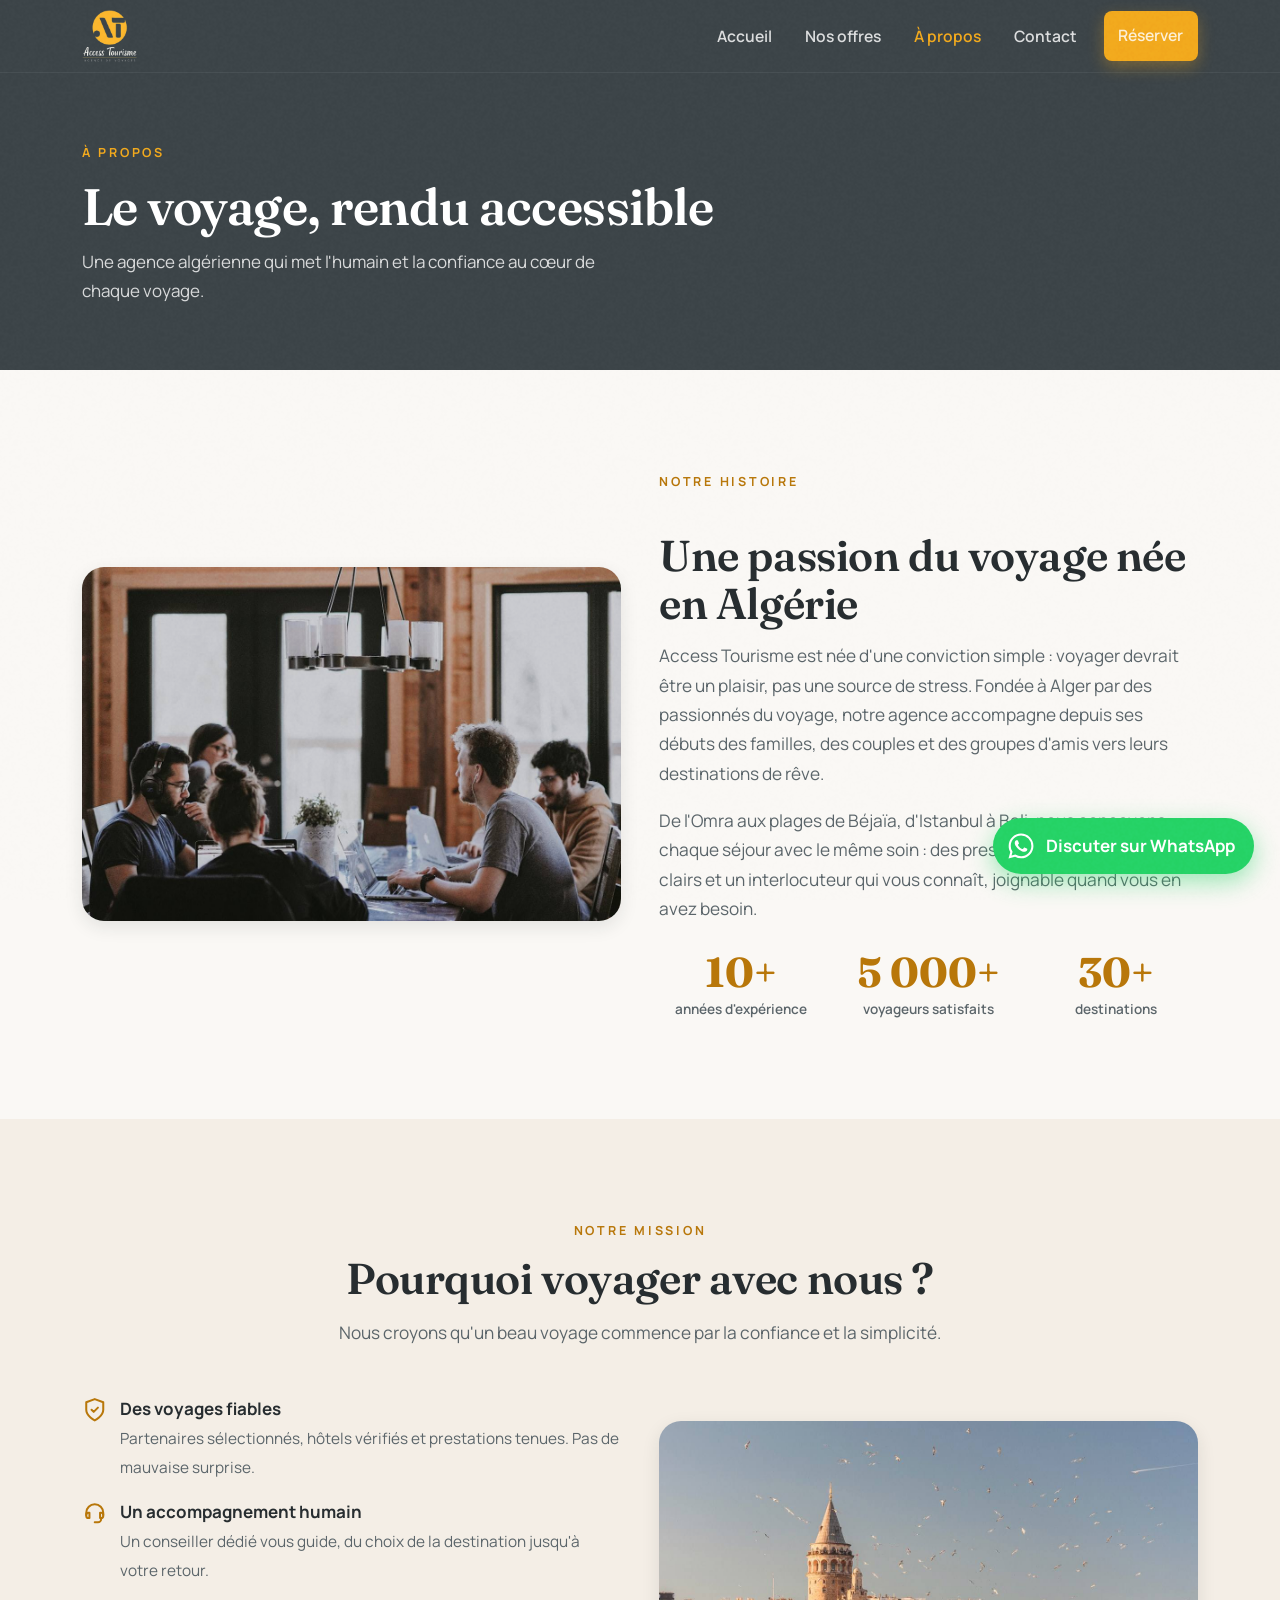
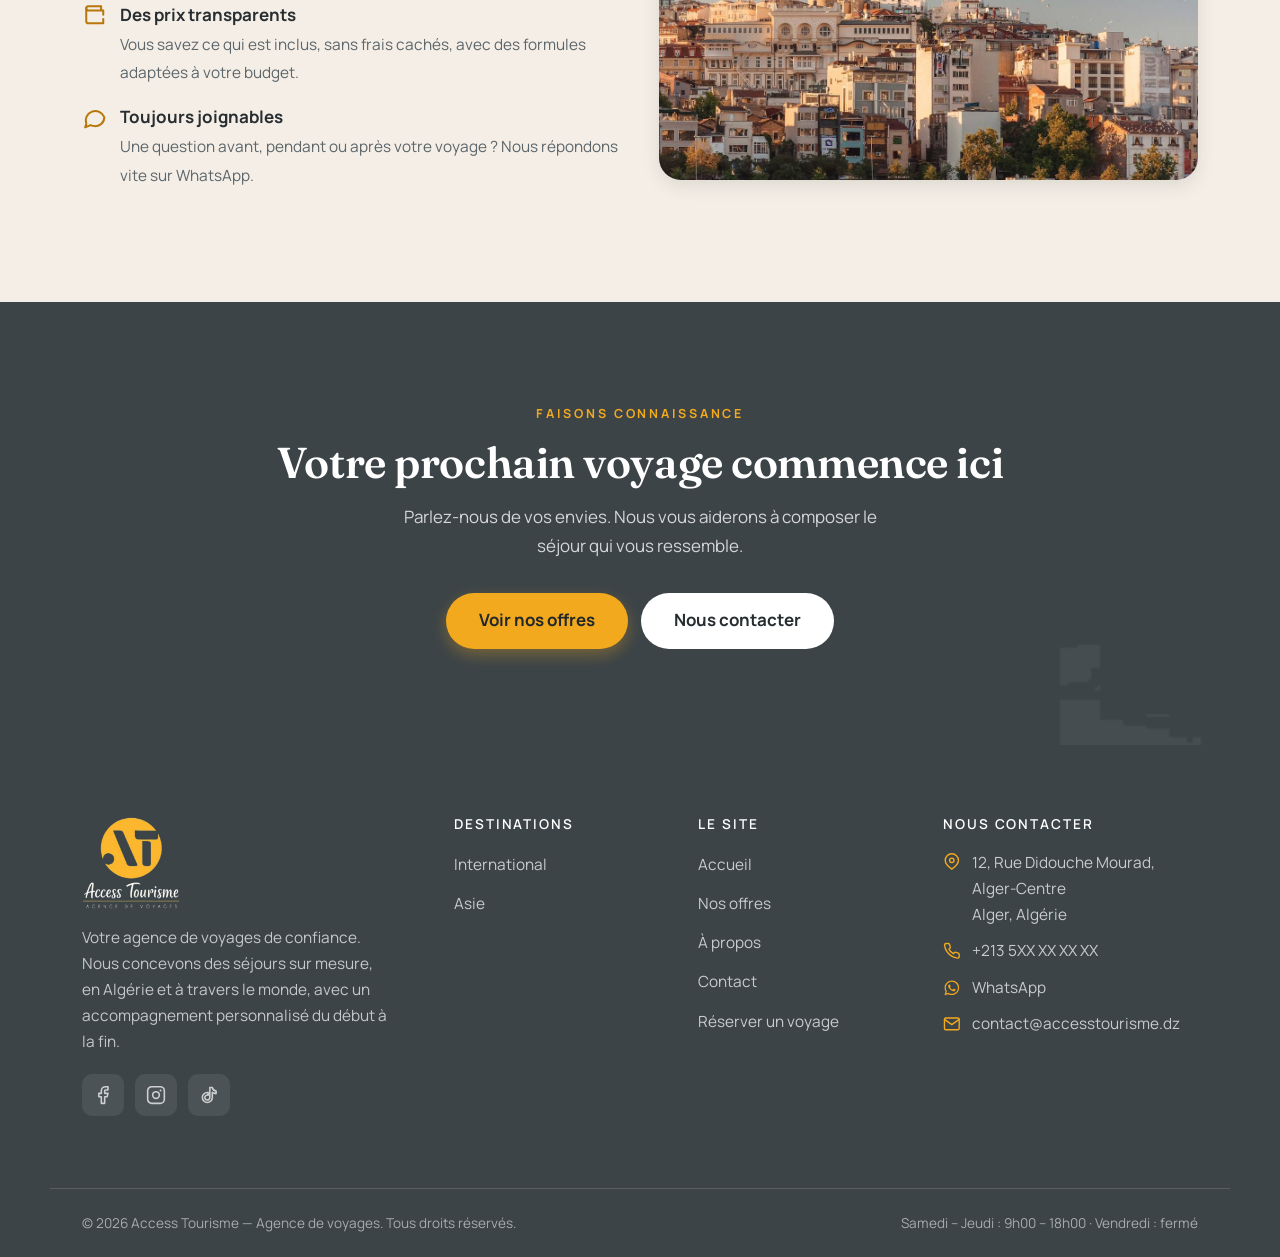
==== apropos.html @ 5b44a3e6 "Site vitrine Access Tourisme — agence de voyages Site statique (HTML/CSS/JS) mobile-first avec réser" ====
<!DOCTYPE html>
<html lang="fr">
<head>
  <meta charset="UTF-8">
  <meta name="viewport" content="width=device-width, initial-scale=1.0">
  <title>À propos — Access Tourisme</title>
  <meta name="description" content="Access Tourisme, agence de voyages algérienne dédiée à un voyage accessible et personnalisé. Découvrez notre histoire et nos valeurs.">

  <link rel="icon" type="image/png" sizes="32x32" href="assets/img/site/favicon-32.png">
  <link rel="icon" type="image/png" sizes="192x192" href="assets/img/site/icon-192.png">
  <link rel="apple-touch-icon" href="assets/img/site/apple-touch-icon.png">

  <link rel="preconnect" href="https://fonts.googleapis.com">
  <link rel="preconnect" href="https://fonts.gstatic.com" crossorigin>
  <link href="https://fonts.googleapis.com/css2?family=Fraunces:ital,opsz,wght@0,9..144,400;0,9..144,500;0,9..144,600;1,9..144,500&family=Manrope:wght@400;500;600;700;800&display=swap" rel="stylesheet">

  <link rel="stylesheet" href="https://unpkg.com/aos@2.3.4/dist/aos.css">

  <link rel="stylesheet" href="assets/css/style.css">
</head>
<body data-page="apropos">
  <a class="skip-link" href="#main">Aller au contenu</a>
  <header id="site-header"></header>

  <main id="main">
    <section class="page-hero map-motif">
      <div class="container">
        <span class="eyebrow">À propos</span>
        <h1>Le voyage, rendu accessible</h1>
        <p>Une agence algérienne qui met l'humain et la confiance au cœur de chaque voyage.</p>
      </div>
    </section>

    <!-- Histoire -->
    <section class="section">
      <div class="container">
        <div class="split">
          <img src="assets/img/site/about.jpg" alt="L'équipe d'Access Tourisme au travail" data-aos="fade-right">
          <div class="prose" data-aos="fade-left">
            <span class="eyebrow">Notre histoire</span>
            <h2 class="section-title">Une passion du voyage née en Algérie</h2>
            <p>Access Tourisme est née d'une conviction simple : voyager devrait être un plaisir, pas une source de stress. Fondée à Alger par des passionnés du voyage, notre agence accompagne depuis ses débuts des familles, des couples et des groupes d'amis vers leurs destinations de rêve.</p>
            <p>De l'Omra aux plages de Béjaïa, d'Istanbul à Bali, nous concevons chaque séjour avec le même soin : des prestations fiables, des prix clairs et un interlocuteur qui vous connaît, joignable quand vous en avez besoin.</p>
            <div class="stats">
              <div class="stat"><b>10+</b><span>années d'expérience</span></div>
              <div class="stat"><b>5 000+</b><span>voyageurs satisfaits</span></div>
              <div class="stat"><b>30+</b><span>destinations</span></div>
            </div>
          </div>
        </div>
      </div>
    </section>

    <!-- Mission -->
    <section class="section section--cream">
      <div class="container">
        <div class="section-head center" data-aos="fade-up">
          <span class="eyebrow">Notre mission</span>
          <h2 class="section-title">Pourquoi voyager avec nous ?</h2>
          <p>Nous croyons qu'un beau voyage commence par la confiance et la simplicité.</p>
        </div>
        <div class="split split--reverse">
          <img src="assets/img/destinations/istanbul.jpg" alt="Voyage organisé par Access Tourisme" data-aos="fade-right">
          <ul class="value-list" data-aos="fade-left">
            <li>
              <svg viewBox="0 0 24 24" fill="none" stroke="currentColor" stroke-width="1.9" stroke-linecap="round" stroke-linejoin="round" aria-hidden="true"><path d="M12 22s8-4 8-10V5l-8-3-8 3v7c0 6 8 10 8 10z"/><polyline points="9 12 11 14 15 10"/></svg>
              <div><b>Des voyages fiables</b><span>Partenaires sélectionnés, hôtels vérifiés et prestations tenues. Pas de mauvaise surprise.</span></div>
            </li>
            <li>
              <svg viewBox="0 0 24 24" fill="none" stroke="currentColor" stroke-width="1.9" stroke-linecap="round" stroke-linejoin="round" aria-hidden="true"><path d="M4 14v-2a8 8 0 0 1 16 0v2"/><path d="M20 15a2 2 0 0 1-2 2h-1v-5h1a2 2 0 0 1 2 2zM4 15a2 2 0 0 0 2 2h1v-5H6a2 2 0 0 0-2 2z"/><path d="M18 17v1a3 3 0 0 1-3 3h-3"/></svg>
              <div><b>Un accompagnement humain</b><span>Un conseiller dédié vous guide, du choix de la destination jusqu'à votre retour.</span></div>
            </li>
            <li>
              <svg viewBox="0 0 24 24" fill="none" stroke="currentColor" stroke-width="1.9" stroke-linecap="round" stroke-linejoin="round" aria-hidden="true"><path d="M20 12V8H6a2 2 0 0 1 0-4h12v4"/><path d="M4 6v12a2 2 0 0 0 2 2h14v-4"/></svg>
              <div><b>Des prix transparents</b><span>Vous savez ce qui est inclus, sans frais cachés, avec des formules adaptées à votre budget.</span></div>
            </li>
            <li>
              <svg viewBox="0 0 24 24" fill="none" stroke="currentColor" stroke-width="1.9" stroke-linecap="round" stroke-linejoin="round" aria-hidden="true"><path d="M21 11.5a8.38 8.38 0 0 1-9 8.37 9 9 0 0 1-4-.93L3 21l1.06-3.18A8.5 8.5 0 1 1 21 11.5z"/></svg>
              <div><b>Toujours joignables</b><span>Une question avant, pendant ou après votre voyage ? Nous répondons vite sur WhatsApp.</span></div>
            </li>
          </ul>
        </div>
      </div>
    </section>

    <section class="section section--dark cta-band map-motif">
      <div class="container">
        <span class="eyebrow">Faisons connaissance</span>
        <h2>Votre prochain voyage commence ici</h2>
        <p>Parlez-nous de vos envies. Nous vous aiderons à composer le séjour qui vous ressemble.</p>
        <div class="cta-band__btns">
          <a href="offres.html" class="btn btn-gold btn-lg">Voir nos offres</a>
          <a href="contact.html" class="btn btn-light btn-lg">Nous contacter</a>
        </div>
      </div>
    </section>
  </main>

  <footer id="site-footer" class="map-motif"></footer>

  <script src="assets/js/config.js" defer></script>
  <script src="assets/js/offres-data.js" defer></script>
  <script src="assets/js/site.js" defer></script>
  <script src="https://unpkg.com/aos@2.3.4/dist/aos.js" defer></script>
  <script src="https://unpkg.com/swiper@11/swiper-bundle.min.js" defer></script>
  <script src="assets/js/motion.js" defer></script>
</body>
</html>
---- assets/css/style.css ----
/* ==========================================================================
   ACCESS TOURISME — Feuille de style principale
   Palette extraite du logo : or (#F2A91D), charbon/ardoise (#3C4448),
   crème chaude (#FAF8F5). Deux polices : Fraunces (titres) + Manrope (texte).
   Conçu "mobile-first" : les écrans larges sont gérés plus bas (@media).
   ========================================================================== */

/* ----------------------------- 1. VARIABLES ----------------------------- */
:root {
  /* Couleurs de marque */
  --gold:        #F2A91D;
  --gold-600:    #DB930C;
  --gold-700:    #B8770A;   /* texte or lisible sur fond clair (contraste AA) */
  --gold-100:    #FBE7BD;
  --gold-050:    #FCF4E1;

  --charcoal:    #3C4448;   /* identique au fond du logo (header/footer) */
  --charcoal-700:#2E3539;
  --charcoal-900:#21272A;

  --ink:         #272D30;   /* texte principal sur fond clair */
  --slate:       #5B656A;   /* texte secondaire */

  --cream:       #FAF8F5;   /* fond principal chaud */
  --cream-100:   #F4EEE6;   /* sections alternées */
  --white:       #FFFFFF;

  --wa-green:    #25D366;
  --wa-green-d:  #1EBE5A;

  --line:        rgba(60, 68, 72, .14);
  --line-light:  rgba(255, 255, 255, .14);

  --shadow-sm:   0 1px 2px rgba(33,39,42,.06), 0 2px 6px rgba(33,39,42,.06);
  --shadow-md:   0 6px 18px rgba(33,39,42,.10);
  --shadow-lg:   0 18px 42px rgba(33,39,42,.16);

  --radius:      16px;
  --radius-lg:   22px;
  --radius-sm:   12px;

  --container:   1180px;
  --header-h:    72px;

  --ease: cubic-bezier(.22,.61,.36,1);
}

/* ----------------------------- 2. BASE / RESET -------------------------- */
*, *::before, *::after { box-sizing: border-box; }
* { margin: 0; }

html { scroll-behavior: smooth; -webkit-text-size-adjust: 100%; }

body {
  font-family: "Manrope", system-ui, -apple-system, "Segoe UI", sans-serif;
  font-size: 1.0625rem;          /* 17px */
  line-height: 1.7;
  color: var(--ink);
  background: var(--cream);
  -webkit-font-smoothing: antialiased;
  text-rendering: optimizeLegibility;
  overflow-x: hidden;
}

img { max-width: 100%; display: block; height: auto; }
a { color: inherit; text-decoration: none; }
button { font: inherit; cursor: pointer; }
ul { list-style: none; padding: 0; }

h1, h2, h3, h4 {
  font-family: "Fraunces", Georgia, "Times New Roman", serif;
  font-weight: 600;
  line-height: 1.12;
  color: var(--ink);
  letter-spacing: -0.01em;
}

p { color: var(--slate); }

::selection { background: var(--gold); color: var(--charcoal-900); }

:focus-visible {
  outline: 3px solid var(--gold);
  outline-offset: 2px;
  border-radius: 4px;
}

/* Grain de film très subtil — casse l'effet "plat" et donne une texture
   premium/éditoriale à l'ensemble du site. */
body::before {
  content: "";
  position: fixed; inset: 0; z-index: 2000;
  background-image: url("../img/site/grain.png");
  background-size: 180px 180px;
  opacity: .035;
  mix-blend-mode: overlay;
  pointer-events: none;
}
@media (prefers-reduced-motion: reduce), (max-width: 480px) {
  body::before { opacity: .022; }
}

/* Filigrane carte du monde (extrait du fond du logo) — coin décoratif
   pour les sections sombres, jamais répété en mosaïque. */
.map-motif { position: relative; overflow: hidden; }
.map-motif::after {
  content: ""; position: absolute; z-index: 0; pointer-events: none;
  top: -6%; right: -4%; width: 46%; aspect-ratio: 340/1024;
  background-image: url("../img/site/map-watermark-right.png");
  background-size: 100% auto; background-repeat: no-repeat;
  opacity: .05;
}
.map-motif > * { position: relative; z-index: 1; }

/* Lien d'évitement (accessibilité clavier) */
.skip-link {
  position: absolute; left: -999px; top: 0; z-index: 999;
  background: var(--charcoal); color: #fff; padding: .8rem 1.2rem;
  border-radius: 0 0 8px 0; font-weight: 700;
}
.skip-link:focus { left: 0; }

/* ----------------------------- 3. LAYOUT -------------------------------- */
.container {
  width: 100%;
  max-width: var(--container);
  margin-inline: auto;
  padding-inline: clamp(1.1rem, 4vw, 2rem);
}
.section { padding-block: clamp(3.25rem, 8vw, 6rem); }
.section--tight { padding-block: clamp(2.5rem, 6vw, 4rem); }
.section--cream { background: var(--cream-100); }
.section--dark  { background: var(--charcoal); color: var(--cream); }
.section--dark h1, .section--dark h2, .section--dark h3 { color: #fff; }
.section--dark p { color: rgba(255,255,255,.78); }

.center { text-align: center; }
.muted  { color: var(--slate); }

/* En-tête de section réutilisable */
.eyebrow {
  display: inline-block;
  font-family: "Manrope", sans-serif;
  font-size: .78rem;
  font-weight: 700;
  letter-spacing: .22em;
  text-transform: uppercase;
  color: var(--gold-700);
  margin-bottom: .9rem;
}
.section--dark .eyebrow { color: var(--gold); }

.section-head { max-width: 640px; margin-bottom: clamp(2rem, 4vw, 3rem); }
.section-head.center { margin-inline: auto; }
.section-title { font-size: clamp(1.8rem, 4.2vw, 2.7rem); }
.section-head p { margin-top: .9rem; font-size: 1.08rem; }

.lead { font-size: 1.15rem; line-height: 1.6; color: var(--slate); }

/* ----------------------------- 4. BOUTONS ------------------------------- */
.btn {
  display: inline-flex; align-items: center; justify-content: center; gap: .55em;
  min-height: 50px;
  padding: .75em 1.55em;
  border: 1.5px solid transparent;
  border-radius: 999px;
  font-weight: 700;
  font-size: 1rem;
  line-height: 1;
  text-align: center;
  transition: transform .18s var(--ease), background .18s var(--ease),
              box-shadow .18s var(--ease), color .18s var(--ease);
}
.btn svg { width: 1.15em; height: 1.15em; flex: none; }
.btn:hover { transform: translateY(-2px); }
.btn:active { transform: translateY(0); }

.btn-gold   { background: var(--gold); color: var(--charcoal-900); box-shadow: 0 6px 16px rgba(242,169,29,.32); }
.btn-gold:hover { background: var(--gold-600); box-shadow: 0 10px 22px rgba(242,169,29,.4); }

.btn-dark   { background: var(--charcoal); color: #fff; }
.btn-dark:hover { background: var(--charcoal-700); }

.btn-outline{ background: transparent; color: var(--ink); border-color: rgba(60,68,72,.35); }
.btn-outline:hover { background: var(--charcoal); color: #fff; border-color: var(--charcoal); }

.btn-light  { background: #fff; color: var(--ink); }
.btn-light:hover { background: var(--gold); color: var(--charcoal-900); }

.btn-wa     { background: var(--wa-green); color: #fff; box-shadow: 0 6px 16px rgba(37,211,102,.3); }
.btn-wa:hover { background: var(--wa-green-d); }

.btn-block  { display: flex; width: 100%; }
.btn-lg     { min-height: 56px; font-size: 1.06rem; padding-inline: 1.9em; }

/* Lien fléché */
.arrow-link {
  display: inline-flex; align-items: center; gap: .4em;
  font-weight: 700; color: var(--gold-700);
}
.arrow-link svg { transition: transform .2s var(--ease); width: 1em; height: 1em; }
.arrow-link:hover svg { transform: translateX(4px); }
.section--dark .arrow-link { color: var(--gold); }

/* Lien avec soulignement qui se déploie au survol */
.link-grow { position: relative; padding-bottom: 2px; }
.link-grow::after {
  content: ""; position: absolute; left: 0; right: 100%; bottom: 0; height: 1.5px;
  background: currentColor; transition: right .28s var(--ease);
}
.link-grow:hover::after { right: 0; }

/* ----------------------------- 5. EN-TÊTE ------------------------------- */
.site-header {
  position: sticky; top: 0; z-index: 100;
  background: var(--charcoal);
  border-bottom: 1px solid rgba(255,255,255,.06);
  transition: box-shadow .25s var(--ease);
}
.site-header.scrolled { box-shadow: 0 8px 24px rgba(0,0,0,.22); }
.header-inner {
  display: flex; align-items: center; justify-content: space-between;
  gap: 1rem; min-height: var(--header-h);
}
.brand { display: inline-flex; align-items: center; }
.brand img { height: 52px; width: auto; }

.nav { display: flex; align-items: center; gap: .35rem; }
.nav__brand { display: none; }
.nav a {
  color: rgba(255,255,255,.82);
  font-weight: 600; font-size: .98rem;
  padding: .55rem .85rem; border-radius: 8px;
  transition: color .15s, background .15s;
}
.nav a:hover { color: #fff; background: rgba(255,255,255,.07); }
.nav a.active { color: var(--gold); }
.nav .btn { margin-left: .5rem; }

.nav-toggle {
  display: none;
  background: transparent; border: 0; padding: .4rem;
  width: 46px; height: 46px; border-radius: 10px;
}
.nav-toggle span {
  display: block; width: 24px; height: 2px; margin: 5px auto;
  background: #fff; border-radius: 2px; transition: .25s var(--ease);
}
.nav-toggle[aria-expanded="true"] span:nth-child(1) { transform: translateY(7px) rotate(45deg); }
.nav-toggle[aria-expanded="true"] span:nth-child(2) { opacity: 0; }
.nav-toggle[aria-expanded="true"] span:nth-child(3) { transform: translateY(-7px) rotate(-45deg); }

/* ----------------------------- 6. HÉRO ---------------------------------- */
.hero {
  position: relative;
  display: flex; align-items: center;
  min-height: clamp(560px, 92vh, 800px);
  color: #fff;
  background: var(--charcoal-900);
  overflow: hidden;
}
.hero-swiper { position: absolute; inset: 0; width: 100%; height: 100%; z-index: 0; }
.hero-swiper .swiper-slide { position: relative; overflow: hidden; }
.hero-swiper img {
  position: absolute; inset: -3%; width: 106%; height: 106%;
  object-fit: cover;
  transform: scale(1.02);
  transition: transform 7s linear;
}
.hero-swiper .swiper-slide-active img { transform: scale(1.12); }
.hero::after {
  content: ""; position: absolute; inset: 0; z-index: 1;
  background:
    linear-gradient(180deg, rgba(33,39,42,.5) 0%, rgba(33,39,42,.4) 35%, rgba(33,39,42,.85) 100%),
    linear-gradient(90deg, rgba(33,39,42,.75) 0%, rgba(33,39,42,.18) 72%);
}
.hero__inner { position: relative; z-index: 2; padding-block: 4rem; max-width: 680px; }
.hero .eyebrow { color: var(--gold); }
.hero h1 {
  color: #fff;
  font-size: clamp(2.3rem, 6.4vw, 4.2rem);
  line-height: 1.05;
}
.hero h1 em { font-style: italic; color: var(--gold); }
.hero p { color: rgba(255,255,255,.9); font-size: 1.2rem; margin-top: 1.2rem; max-width: 33ch; }
.hero__cta { display: flex; flex-wrap: wrap; gap: .8rem; margin-top: 2rem; }

/* Puces de progression du carrousel héros — minimalistes, alignées à gauche */
.hero__dots {
  position: relative; z-index: 2;
  display: flex; gap: .5rem; margin-top: clamp(2.4rem, 6vw, 3.6rem);
}
.hero__dots .swiper-pagination-bullet {
  width: 28px; height: 3px; border-radius: 2px;
  background: rgba(255,255,255,.35); opacity: 1;
  transition: background .3s var(--ease), width .3s var(--ease);
}
.hero__dots .swiper-pagination-bullet-active { background: var(--gold); width: 44px; }

/* ----------------------------- 7. BANDEAU CONFIANCE --------------------- */
.trust { background: var(--white); border-bottom: 1px solid var(--line); }
.trust__bar {
  display: flex; flex-wrap: wrap; align-items: center; justify-content: center;
  row-gap: 1rem; column-gap: clamp(1.2rem, 3vw, 2.2rem);
  padding-block: clamp(1.5rem, 3.5vw, 2rem);
}
.trust__item {
  display: inline-flex; align-items: center; gap: .55rem;
  font-size: .92rem; font-weight: 700; color: var(--ink); white-space: nowrap;
}
.trust__item svg { width: 19px; height: 19px; color: var(--gold-700); flex: none; }
.trust__divider { width: 1px; height: 18px; background: var(--line); flex: none; }
@media (max-width: 560px) { .trust__divider { display: none; } }

/* ----------------------------- 8. CARTES D'OFFRES ----------------------- */
.offers-grid {
  display: grid; gap: 1.5rem;
  grid-template-columns: 1fr;
}
.offer-card {
  display: flex; flex-direction: column;
  background: var(--white);
  border: 1px solid var(--line);
  border-radius: var(--radius-lg);
  overflow: hidden;
  box-shadow: var(--shadow-sm);
  transition: transform .25s var(--ease), box-shadow .25s var(--ease);
}
.offer-card:hover { transform: translateY(-6px); box-shadow: var(--shadow-lg); }
.offer-card__media { position: relative; aspect-ratio: 16/11; overflow: hidden; }
.offer-card__media img {
  width: 100%; height: 100%; object-fit: cover;
  transition: transform .6s var(--ease);
}
.offer-card__media::after {
  content: ""; position: absolute; inset: 0;
  background: linear-gradient(180deg, rgba(33,39,42,0) 55%, rgba(33,39,42,.5) 100%);
  opacity: 0; transition: opacity .35s var(--ease);
}
.offer-card:hover .offer-card__media img { transform: scale(1.07); }
.offer-card:hover .offer-card__media::after { opacity: 1; }
.offer-card__cat {
  position: absolute; top: .85rem; left: .85rem;
  background: var(--gold); color: var(--charcoal-900);
  font-size: .74rem; font-weight: 800; letter-spacing: .04em;
  text-transform: uppercase;
  padding: .35rem .7rem; border-radius: 999px;
  box-shadow: 0 2px 8px rgba(0,0,0,.18);
}
.offer-card__body { display: flex; flex-direction: column; flex: 1; padding: 1.3rem 1.3rem 1.4rem; }
.offer-card__body h3 { font-size: 1.4rem; }
.offer-card__country { font-size: .85rem; color: var(--gold-700); font-weight: 700; margin-top: .15rem; }
.offer-card__resume { font-size: .96rem; margin-top: .7rem; }
.offer-card__meta {
  display: flex; align-items: center; justify-content: space-between; gap: .8rem;
  margin-top: 1.1rem; padding-top: 1.05rem; border-top: 1px solid var(--line);
}
.offer-card__duration { display: inline-flex; align-items: center; gap: .4rem; font-size: .88rem; color: var(--slate); font-weight: 600; }
.offer-card__duration svg { width: 1.05em; height: 1.05em; color: var(--gold-700); }
.offer-card__price { text-align: right; line-height: 1.1; }
.offer-card__price small { display: block; font-size: .68rem; text-transform: uppercase; letter-spacing: .08em; color: var(--slate); font-weight: 700; }
.offer-card__price b { font-family: "Fraunces", serif; font-size: 1.3rem; color: var(--ink); font-weight: 600; }
.offer-card__body .btn { margin-top: 1.1rem; }

/* ----------------------------- 9. COMMENT ÇA MARCHE --------------------- */
.steps { position: relative; display: grid; gap: 2.6rem 1.5rem; grid-template-columns: 1fr; }
.steps::before {
  content: ""; position: absolute; z-index: 0;
  left: 27px; top: 8px; bottom: 8px; width: 2px;
  background: repeating-linear-gradient(to bottom, var(--gold-100) 0 6px, transparent 6px 13px);
}
.step { position: relative; z-index: 1; display: flex; gap: 1.3rem; align-items: flex-start; text-align: left; }
.step__num {
  flex: none; width: 56px; height: 56px;
  display: grid; place-items: center;
  background: var(--cream); color: var(--gold-700);
  border: 2px solid var(--gold);
  font-family: "Fraunces", serif; font-weight: 600; font-size: 1.5rem;
  border-radius: 50%;
}
.step__body { padding-top: .5rem; }
.step h3 { font-family: "Manrope", sans-serif; font-size: 1.18rem; font-weight: 700; }
.step p { margin-top: .4rem; font-size: .98rem; max-width: 42ch; }


/* ----------------------------- 11. CTA BAND ----------------------------- */
.cta-band { text-align: center; }
.cta-band h2 { font-size: clamp(1.8rem, 4.5vw, 2.7rem); }
.cta-band p { max-width: 52ch; margin: 1rem auto 0; }
.cta-band__btns { display: flex; flex-wrap: wrap; gap: .8rem; justify-content: center; margin-top: 2rem; }

/* ----------------------------- 12. PIED DE PAGE ------------------------- */
.site-footer { background: var(--charcoal); color: rgba(255,255,255,.72); }
.footer-grid {
  display: grid; gap: 2.4rem 2rem; grid-template-columns: 1fr;
  padding-block: clamp(3rem, 6vw, 4.5rem);
}
.footer-brand img { height: 92px; width: auto; margin-bottom: 1rem; }
.footer-brand p { color: rgba(255,255,255,.7); font-size: .96rem; max-width: 34ch; }
.footer-col h4 { font-family: "Manrope", sans-serif; color: #fff; font-size: .85rem; letter-spacing: .14em; text-transform: uppercase; margin-bottom: 1.1rem; }
.footer-col ul li { margin-bottom: .65rem; }
.footer-col a { color: rgba(255,255,255,.72); font-size: .96rem; transition: color .15s; }
.footer-col a:hover { color: var(--gold); }
.footer-contact li { display: flex; gap: .7rem; align-items: flex-start; margin-bottom: .9rem; font-size: .96rem; }
.footer-contact svg { width: 1.15em; height: 1.15em; flex: none; margin-top: .25em; color: var(--gold); }
.footer-social { display: flex; gap: .7rem; margin-top: 1.2rem; }
.footer-social a {
  width: 42px; height: 42px; border-radius: 10px; display: grid; place-items: center;
  background: rgba(255,255,255,.08); transition: background .15s, color .15s;
}
.footer-social a:hover { background: var(--gold); color: var(--charcoal-900); }
.footer-social svg { width: 20px; height: 20px; }
.footer-bottom {
  border-top: 1px solid var(--line-light);
  padding-block: 1.4rem;
  display: flex; flex-wrap: wrap; gap: .5rem 1.5rem; justify-content: space-between;
  font-size: .85rem; color: rgba(255,255,255,.55);
}

/* ----------------------- 13. BOUTON WHATSAPP FLOTTANT ------------------- */
.wa-float {
  position: fixed; right: 18px; bottom: 18px; z-index: 200;
  display: inline-flex; align-items: center; gap: .6rem;
  background: var(--wa-green); color: #fff;
  padding: .8rem; border-radius: 999px;
  box-shadow: 0 8px 24px rgba(37,211,102,.45);
  font-weight: 700;
  transition: transform .2s var(--ease), background .2s;
}
.wa-float:hover { transform: scale(1.05); background: var(--wa-green-d); }
.wa-float svg { width: 30px; height: 30px; flex: none; }
.wa-float__label { display: none; padding-right: .4rem; white-space: nowrap; }
/* Remonté sur les pages d'offre pour ne pas chevaucher la barre de réservation fixe (mobile) */
.wa-float--raised { bottom: 86px; }

/* ----------------------------- 14. FORMULAIRES -------------------------- */
.form-card {
  background: var(--white); border: 1px solid var(--line);
  border-radius: var(--radius-lg); padding: clamp(1.4rem, 4vw, 2.4rem);
  box-shadow: var(--shadow-md);
}
.form-grid { display: grid; gap: 1.15rem; grid-template-columns: 1fr; }
.field { display: flex; flex-direction: column; gap: .4rem; }
.field--full { grid-column: 1 / -1; }
.field label { font-weight: 700; font-size: .92rem; color: var(--ink); }
.field label .req { color: var(--gold-700); }
.field input, .field select, .field textarea {
  width: 100%; min-height: 50px;
  padding: .7em .9em;
  font: inherit; font-size: 1rem; color: var(--ink);
  background: var(--cream);
  border: 1.5px solid var(--line);
  border-radius: var(--radius-sm);
  transition: border-color .15s, box-shadow .15s, background .15s;
}
.field textarea { min-height: 110px; resize: vertical; line-height: 1.5; }
.field input:focus, .field select:focus, .field textarea:focus {
  outline: none; border-color: var(--gold);
  background: #fff;
  box-shadow: 0 0 0 3px rgba(242,169,29,.2);
}
.field select { appearance: none; background-image: url("data:image/svg+xml,%3Csvg xmlns='http://www.w3.org/2000/svg' width='16' height='16' viewBox='0 0 24 24' fill='none' stroke='%235B656A' stroke-width='2.5' stroke-linecap='round' stroke-linejoin='round'%3E%3Cpolyline points='6 9 12 15 18 9'/%3E%3C/svg%3E"); background-repeat: no-repeat; background-position: right 1rem center; padding-right: 2.6rem; }
.form-hint { font-size: .85rem; color: var(--slate); }
.form-note {
  display: flex; gap: .7rem; align-items: flex-start;
  background: var(--gold-050); border: 1px solid var(--gold-100);
  border-radius: var(--radius-sm); padding: .9rem 1rem; font-size: .9rem; color: var(--ink);
}
.form-note svg { width: 1.2em; height: 1.2em; flex: none; color: var(--gold-700); margin-top: .15em; }

/* Confirmation après envoi */
.form-success {
  text-align: center; padding: clamp(1.5rem, 5vw, 2.5rem);
}
.form-success__icon {
  width: 72px; height: 72px; margin: 0 auto 1.2rem; border-radius: 50%;
  background: var(--wa-green); color: #fff; display: grid; place-items: center;
}
.form-success__icon svg { width: 38px; height: 38px; }
.form-success h3 { font-size: 1.6rem; }
.form-success p { margin: .8rem auto 1.5rem; max-width: 42ch; }

/* --------------------- 15. PAGE LISTE DES OFFRES ----------------------- */
.page-hero { background: var(--charcoal); color: #fff; padding-block: clamp(2.6rem, 6vw, 4rem); }
.page-hero .eyebrow { color: var(--gold); }
.page-hero h1 { color: #fff; font-size: clamp(2rem, 5vw, 3.2rem); }
.page-hero p { color: rgba(255,255,255,.8); margin-top: .8rem; max-width: 56ch; }

.breadcrumb { font-size: .88rem; color: var(--slate); margin-bottom: 1.2rem; }
.breadcrumb a:hover { color: var(--gold-700); }
.breadcrumb span { color: var(--ink); font-weight: 600; }

.filters { display: flex; flex-wrap: wrap; gap: .6rem; align-items: center; margin-bottom: 2rem; }
.chip {
  border: 1.5px solid var(--line);
  background: var(--white); color: var(--ink);
  padding: .55rem 1.1rem; border-radius: 999px;
  font-weight: 700; font-size: .92rem;
  transition: all .15s var(--ease);
}
.chip:hover { border-color: var(--charcoal); }
.chip.active { background: var(--charcoal); color: #fff; border-color: var(--charcoal); }
.filters__budget { margin-left: auto; }
.filters__budget select {
  min-height: 44px; padding: .4em .9em; border-radius: 999px;
  border: 1.5px solid var(--line); background: var(--white); font: inherit; font-weight: 600;
  appearance: none; padding-right: 2.4rem;
  background-image: url("data:image/svg+xml,%3Csvg xmlns='http://www.w3.org/2000/svg' width='16' height='16' viewBox='0 0 24 24' fill='none' stroke='%235B656A' stroke-width='2.5' stroke-linecap='round' stroke-linejoin='round'%3E%3Cpolyline points='6 9 12 15 18 9'/%3E%3C/svg%3E");
  background-repeat: no-repeat; background-position: right .9rem center;
}
.results-count { font-size: .92rem; color: var(--slate); margin-bottom: 1.2rem; }
.no-results { text-align: center; padding: 3rem 1rem; color: var(--slate); }

/* --------------------- 16. PAGE DÉTAIL D'UNE OFFRE --------------------- */
.offer-hero { position: relative; min-height: clamp(320px, 50vw, 460px); display: flex; align-items: flex-end; color: #fff; overflow: hidden; background: var(--charcoal-900); }
.offer-hero img { position: absolute; inset: 0; width: 100%; height: 100%; object-fit: cover; }
.offer-hero::after { content:""; position:absolute; inset:0; background: linear-gradient(180deg, rgba(33,39,42,.15) 0%, rgba(33,39,42,.8) 100%); }
.offer-hero__inner { position: relative; z-index: 2; padding-block: clamp(1.6rem, 4vw, 2.6rem); width: 100%; }
.offer-hero .badge { display:inline-block; background: var(--gold); color: var(--charcoal-900); font-weight: 800; font-size: .76rem; text-transform: uppercase; letter-spacing: .05em; padding: .35rem .8rem; border-radius: 999px; margin-bottom: .9rem; }
.offer-hero h1 { color: #fff; font-size: clamp(2rem, 5.5vw, 3.4rem); }
.offer-hero__country { color: var(--gold); font-weight: 700; margin-top: .4rem; display:inline-flex; align-items:center; gap:.4rem; }
.offer-hero__country svg { width:1.1em; height:1.1em; }

.offer-layout { display: grid; gap: 2rem; grid-template-columns: 1fr; align-items: start; }

.offer-section { margin-bottom: 2.2rem; }
.offer-section h2 { font-size: 1.5rem; margin-bottom: 1rem; }
.offer-body p { color: var(--slate); font-size: 1.06rem; }

.incl-grid { display: grid; gap: 1.5rem; grid-template-columns: 1fr; }
.incl-list li { display: flex; gap: .65rem; align-items: flex-start; margin-bottom: .7rem; font-size: 1rem; color: var(--ink); }
.incl-list svg { width: 1.25em; height: 1.25em; flex: none; margin-top: .15em; }
.incl-list--yes svg { color: var(--wa-green-d); }
.incl-list--no svg  { color: #C25B4E; }
.incl-list h3 { font-family: "Manrope", sans-serif; font-size: 1.05rem; font-weight: 700; margin-bottom: .8rem; }

/* Programme jour par jour */
.program details {
  border: 1px solid var(--line); border-radius: var(--radius-sm);
  margin-bottom: .7rem; background: var(--white); overflow: hidden;
}
.program summary {
  display: flex; align-items: center; gap: .8rem;
  padding: 1rem 1.1rem; font-weight: 700; cursor: pointer; list-style: none;
  color: var(--ink);
}
.program summary::-webkit-details-marker { display: none; }
.program summary::after {
  content: "+"; margin-left: auto; font-size: 1.4rem; color: var(--gold-700);
  font-weight: 400; transition: transform .2s;
}
.program details[open] summary::after { content: "–"; }
.program summary .day { color: var(--gold-700); font-family: "Fraunces", serif; font-size: 1rem; min-width: 4.5rem; }
.program__detail { padding: 0 1.1rem 1.1rem 1.1rem; color: var(--slate); }

/* Infos pratiques */
.practical { background: var(--cream-100); border-radius: var(--radius); padding: 1.6rem; }
.practical li { display: flex; gap: .8rem; align-items: flex-start; margin-bottom: 1.1rem; }
.practical li:last-child { margin-bottom: 0; }
.practical svg { width: 1.4em; height: 1.4em; flex: none; color: var(--gold-700); margin-top: .1em; }
.practical b { display: block; color: var(--ink); font-size: .98rem; }
.practical span { font-size: .94rem; color: var(--slate); }

/* Carte de réservation (aside) */
.booking-card {
  background: var(--white); border: 1px solid var(--line);
  border-radius: var(--radius-lg); padding: 1.6rem;
  box-shadow: var(--shadow-md);
}
.booking-card__price { display: flex; align-items: baseline; gap: .5rem; flex-wrap: wrap; }
.booking-card__price small { font-size: .8rem; color: var(--slate); font-weight: 700; text-transform: uppercase; letter-spacing: .05em; }
.booking-card__price b { font-family: "Fraunces", serif; font-size: 2.1rem; color: var(--ink); font-weight: 600; line-height: 1; }
.booking-card__price em { font-style: normal; font-size: .95rem; color: var(--slate); width: 100%; }
.booking-card__facts { margin: 1.3rem 0; border-top: 1px solid var(--line); padding-top: 1.2rem; }
.booking-card__facts li { display: flex; align-items: center; gap: .7rem; margin-bottom: .8rem; font-size: .96rem; color: var(--ink); }
.booking-card__facts svg { width: 1.2em; height: 1.2em; color: var(--gold-700); flex: none; }
.booking-card .btn { margin-bottom: .7rem; }
.booking-card__next {
  display: flex; gap: .6rem; align-items: flex-start; margin-top: 1rem;
  font-size: .86rem; color: var(--slate); line-height: 1.45;
}
.booking-card__next svg { width: 1.15em; height: 1.15em; color: var(--wa-green-d); flex: none; margin-top: .1em; }

/* Barre de réservation fixe (mobile) */
.sticky-bar {
  position: fixed; left: 0; right: 0; bottom: 0; z-index: 90;
  display: flex; align-items: center; gap: 1rem;
  background: #fff; border-top: 1px solid var(--line);
  box-shadow: 0 -6px 20px rgba(33,39,42,.1);
  padding: .7rem clamp(1rem, 4vw, 1.5rem);
}
.sticky-bar__price { line-height: 1.1; }
.sticky-bar__price small { display: block; font-size: .68rem; text-transform: uppercase; letter-spacing: .06em; color: var(--slate); font-weight: 700; }
.sticky-bar__price b { font-family: "Fraunces", serif; font-size: 1.2rem; color: var(--ink); }
.sticky-bar .btn { margin-left: auto; }

/* --------------------- 17. PAGES À PROPOS / CONTACT -------------------- */
.split { display: grid; gap: 2.4rem; grid-template-columns: 1fr; align-items: center; }
.split img { border-radius: var(--radius-lg); box-shadow: var(--shadow-md); width: 100%; }
.prose p { margin-bottom: 1.1rem; font-size: 1.08rem; }
.prose h2 { margin: 1.6rem 0 .8rem; }

.value-list li { display: flex; gap: .8rem; align-items: flex-start; margin-bottom: 1rem; }
.value-list svg { width: 1.5em; height: 1.5em; flex: none; color: var(--gold-700); margin-top: .1em; }
.value-list b { color: var(--ink); display: block; }
.value-list span { color: var(--slate); font-size: .96rem; }

.stats { display: grid; grid-template-columns: repeat(3, 1fr); gap: 1rem; margin-top: 1.8rem; }
.stat { text-align: center; }
.stat b { display: block; font-family: "Fraunces", serif; font-size: clamp(1.8rem, 5vw, 2.6rem); color: var(--gold-700); line-height: 1; }
.stat span { font-size: .85rem; color: var(--slate); font-weight: 600; }

.contact-grid { display: grid; gap: 2rem; grid-template-columns: 1fr; }
.contact-info li { display: flex; gap: 1rem; align-items: flex-start; margin-bottom: 1.4rem; }
.contact-info .ci-icon { flex: none; width: 46px; height: 46px; border-radius: 12px; background: var(--gold-050); color: var(--gold-700); display: grid; place-items: center; }
.contact-info .ci-icon svg { width: 22px; height: 22px; }
.contact-info b { display: block; color: var(--ink); font-size: .85rem; text-transform: uppercase; letter-spacing: .08em; }
.contact-info a, .contact-info span { color: var(--slate); }
.contact-info a:hover { color: var(--gold-700); }
.map-embed { border-radius: var(--radius-lg); overflow: hidden; border: 1px solid var(--line); box-shadow: var(--shadow-sm); }
.map-embed iframe { display: block; width: 100%; height: 320px; border: 0; }

/* ----------------------------- 18. UTILITAIRES ------------------------- */
.hidden { display: none !important; }
.mt-2 { margin-top: 2rem; }
.text-gold { color: var(--gold-700); }

/* ----------------------------- 19. RESPONSIVE -------------------------- */
@media (min-width: 560px) {
  .trust__grid { grid-template-columns: 1fr 1fr; }
  .stats { gap: 1.5rem; }
}

@media (min-width: 768px) {
  .offers-grid { grid-template-columns: repeat(2, 1fr); }
  .steps { grid-template-columns: repeat(3, 1fr); gap: 2rem 1.5rem; }
  .steps::before {
    left: 8%; right: 8%; top: 27px; bottom: auto; height: 2px; width: auto;
    background: repeating-linear-gradient(to right, var(--gold-100) 0 6px, transparent 6px 13px);
  }
  .step { flex-direction: column; align-items: center; text-align: center; }
  .step__body { padding-top: 0; }
  .step p { margin-inline: auto; }
  .incl-grid { grid-template-columns: 1fr 1fr; }
  .form-grid { grid-template-columns: 1fr 1fr; }
  .footer-grid { grid-template-columns: 1.6fr 1fr 1fr 1.2fr; }
  .split { grid-template-columns: 1fr 1fr; }
  .split--reverse > :first-child { order: 2; }
  .contact-grid { grid-template-columns: 1fr 1fr; }
  .wa-float, .wa-float--raised { right: 26px; bottom: 26px; }
  .wa-float__label { display: inline; }
  .sticky-bar { display: none; }   /* l'aside sticky suffit sur grand écran */
}

@media (min-width: 980px) {
  .trust__grid { grid-template-columns: repeat(4, 1fr); padding-block: 2.2rem; }
  .offers-grid { grid-template-columns: repeat(3, 1fr); }
  .offers-grid--two { grid-template-columns: repeat(2, 1fr); }
  .offer-layout { grid-template-columns: 1fr 360px; gap: 3rem; }
  .booking-card { position: sticky; top: calc(var(--header-h) + 1.5rem); }
}

/* --- Menu mobile : sous 880px on bascule en menu déroulant --- */
@media (max-width: 879px) {
  .nav-toggle { display: block; }
  .nav {
    position: fixed; inset: var(--header-h) 0 auto 0;
    flex-direction: column; align-items: stretch; gap: 0;
    background: var(--charcoal-700);
    padding: 1rem clamp(1.1rem, 4vw, 2rem) 1.6rem;
    border-bottom: 1px solid rgba(255,255,255,.08);
    box-shadow: var(--shadow-lg);
    transform: translateY(-120%);
    transition: transform .3s var(--ease);
    max-height: calc(100vh - var(--header-h)); overflow-y: auto;
  }
  .nav.open { transform: translateY(0); }
  .nav a { padding: .9rem .4rem; border-radius: 0; font-size: 1.05rem; border-bottom: 1px solid rgba(255,255,255,.07); }
  .nav a:hover { background: transparent; }
  .nav .btn { margin: 1rem 0 0; }
  .nav__brand {
    display: flex; align-items: center; gap: .6rem;
    padding-bottom: 1rem; margin-bottom: .4rem;
    border-bottom: 1px solid rgba(255,255,255,.1);
    font-family: "Fraunces", serif; font-size: 1.15rem; color: #fff;
  }
  .nav__brand img { height: 30px; width: 30px; }
}

/* --- Préférence "moins d'animations" --- */
@media (prefers-reduced-motion: reduce) {
  * { animation-duration: .001ms !important; transition-duration: .001ms !important; scroll-behavior: auto !important; }
}
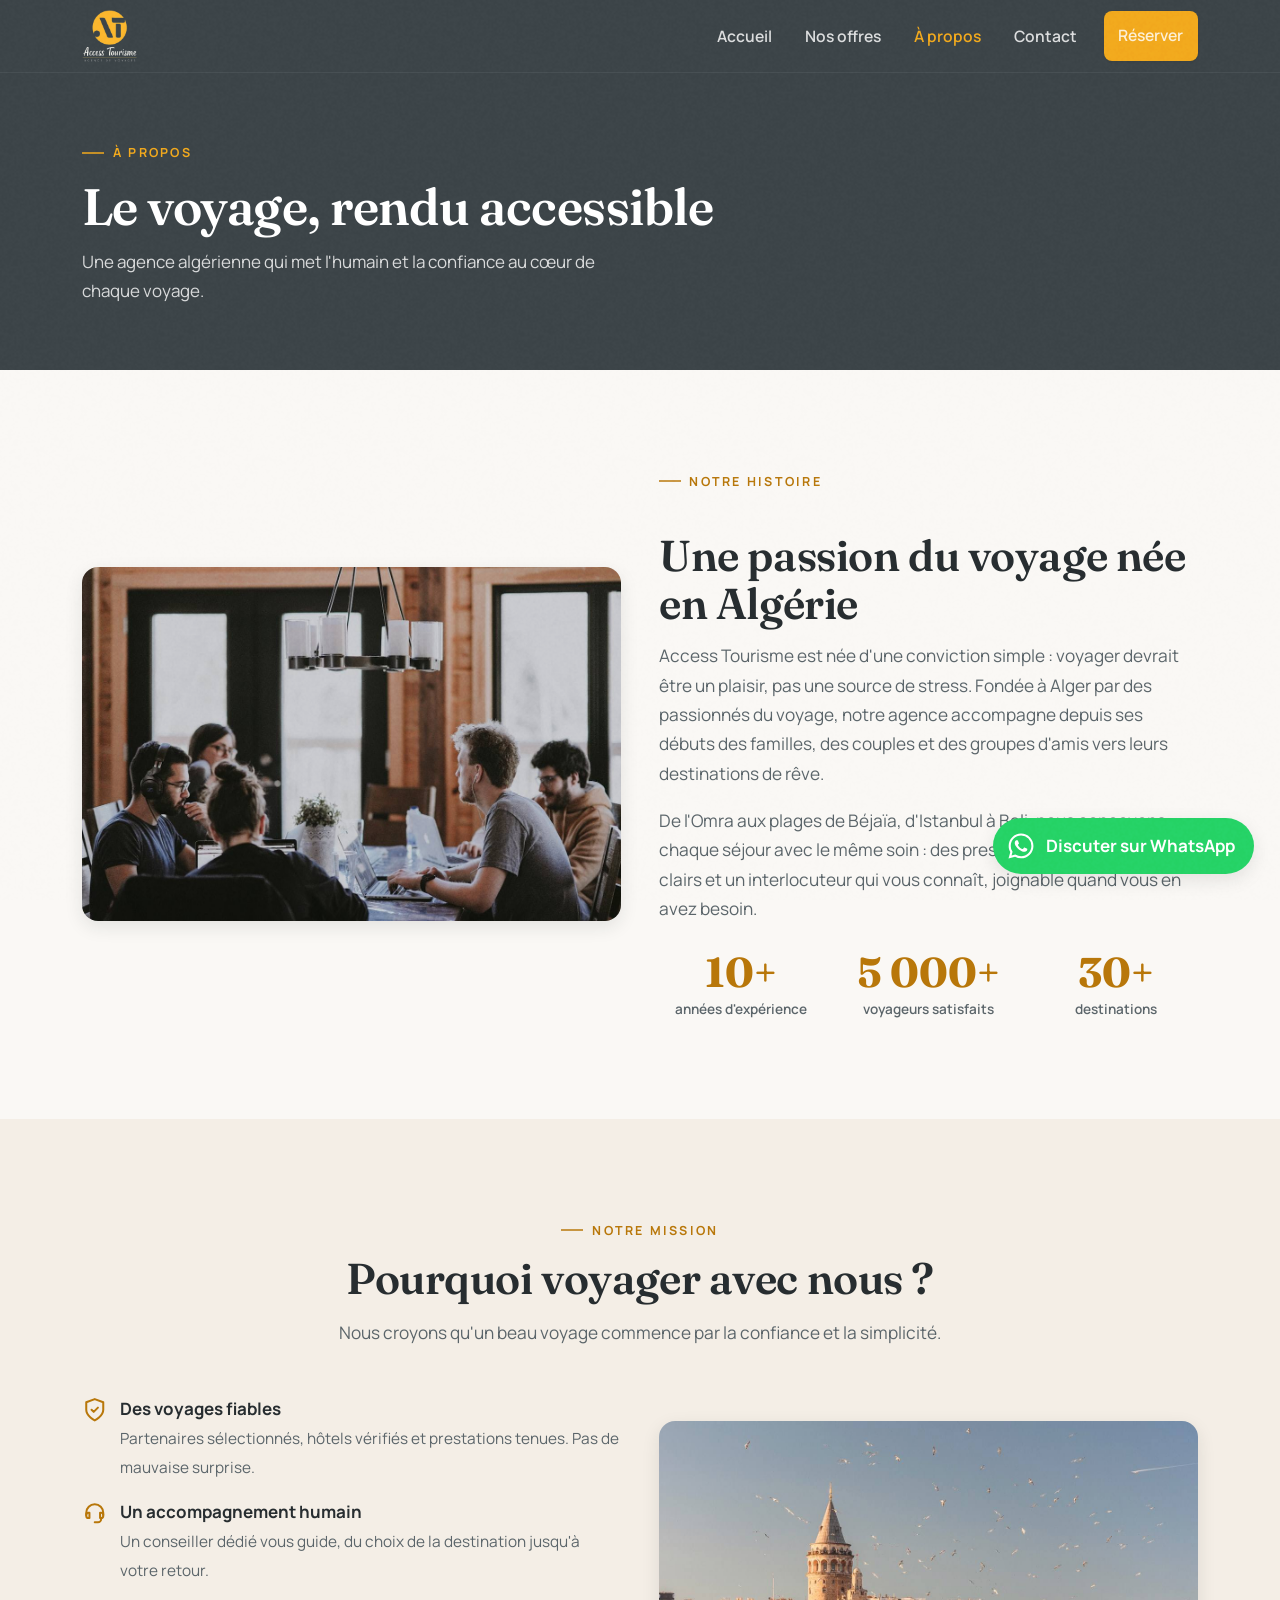
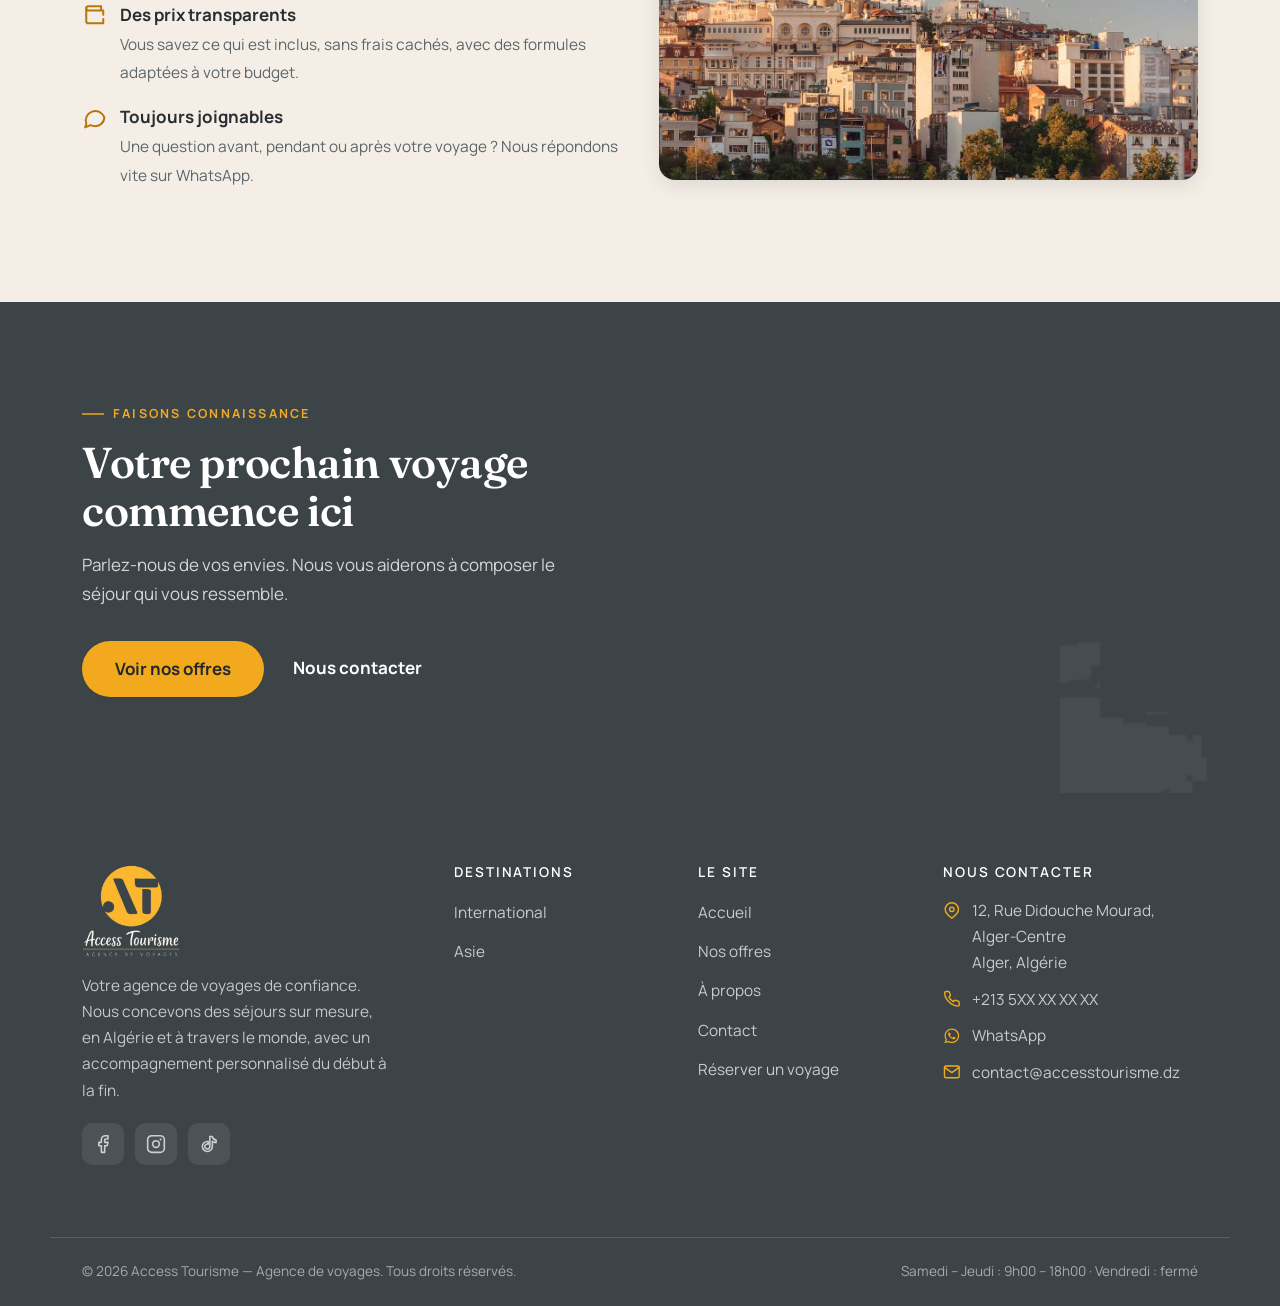
==== commit 9e30a725: "Photo réelle pour Sousse et ajustements de mise en page Marina de Port El Kantaoui (Tony Hisgett, CC" ====
--- a/apropos.html
+++ b/apropos.html
@@ -3,6 +3,7 @@
 <head>
   <meta charset="UTF-8">
   <meta name="viewport" content="width=device-width, initial-scale=1.0">
+  <meta name="theme-color" content="#3C4448">
   <title>À propos — Access Tourisme</title>
   <meta name="description" content="Access Tourisme, agence de voyages algérienne dédiée à un voyage accessible et personnalisé. Découvrez notre histoire et nos valeurs.">
 
@@ -60,7 +61,7 @@
           <p>Nous croyons qu'un beau voyage commence par la confiance et la simplicité.</p>
         </div>
         <div class="split split--reverse">
-          <img src="assets/img/destinations/istanbul.jpg" alt="Voyage organisé par Access Tourisme" data-aos="fade-right">
+          <img src="assets/img/destinations/istanbul.jpg" alt="Voyage organisé par Access Tourisme" loading="lazy" data-aos="fade-right">
           <ul class="value-list" data-aos="fade-left">
             <li>
               <svg viewBox="0 0 24 24" fill="none" stroke="currentColor" stroke-width="1.9" stroke-linecap="round" stroke-linejoin="round" aria-hidden="true"><path d="M12 22s8-4 8-10V5l-8-3-8 3v7c0 6 8 10 8 10z"/><polyline points="9 12 11 14 15 10"/></svg>
@@ -90,7 +91,7 @@
         <p>Parlez-nous de vos envies. Nous vous aiderons à composer le séjour qui vous ressemble.</p>
         <div class="cta-band__btns">
           <a href="offres.html" class="btn btn-gold btn-lg">Voir nos offres</a>
-          <a href="contact.html" class="btn btn-light btn-lg">Nous contacter</a>
+          <a href="contact.html" class="cta-link link-grow">Nous contacter</a>
         </div>
       </div>
     </section>
@@ -102,7 +103,6 @@
   <script src="assets/js/offres-data.js" defer></script>
   <script src="assets/js/site.js" defer></script>
   <script src="https://unpkg.com/aos@2.3.4/dist/aos.js" defer></script>
-  <script src="https://unpkg.com/swiper@11/swiper-bundle.min.js" defer></script>
   <script src="assets/js/motion.js" defer></script>
 </body>
 </html>
--- a/assets/css/style.css
+++ b/assets/css/style.css
@@ -35,9 +35,9 @@
   --shadow-md:   0 6px 18px rgba(33,39,42,.10);
   --shadow-lg:   0 18px 42px rgba(33,39,42,.16);
 
-  --radius:      16px;
-  --radius-lg:   22px;
-  --radius-sm:   12px;
+  --radius:      12px;
+  --radius-lg:   16px;
+  --radius-sm:   10px;
 
   --container:   1180px;
   --header-h:    72px;
@@ -50,6 +50,7 @@
 * { margin: 0; }
 
 html { scroll-behavior: smooth; -webkit-text-size-adjust: 100%; }
+[id] { scroll-margin-top: calc(var(--header-h) + 1rem); }
 
 body {
   font-family: "Manrope", system-ui, -apple-system, "Segoe UI", sans-serif;
@@ -143,15 +144,31 @@
   font-family: "Manrope", sans-serif;
   font-size: .78rem;
   font-weight: 700;
-  letter-spacing: .22em;
+  letter-spacing: .18em;
   text-transform: uppercase;
   color: var(--gold-700);
   margin-bottom: .9rem;
 }
+/* Petit trait éditorial devant le sur-titre */
+.eyebrow::before {
+  content: ""; display: inline-block;
+  width: 22px; height: 2px;
+  background: currentColor; opacity: .75;
+  vertical-align: middle; margin-right: .55rem;
+  transform: translateY(-1px);
+}
 .section--dark .eyebrow { color: var(--gold); }
 
 .section-head { max-width: 640px; margin-bottom: clamp(2rem, 4vw, 3rem); }
 .section-head.center { margin-inline: auto; }
+
+/* En-tête de section sur une ligne : titre à gauche, lien à droite */
+.section-head--row {
+  max-width: none;
+  display: flex; align-items: flex-end; justify-content: space-between;
+  gap: 1rem 2rem; flex-wrap: wrap;
+}
+.section-head--row .arrow-link { margin-bottom: .35rem; white-space: nowrap; }
 .section-title { font-size: clamp(1.8rem, 4.2vw, 2.7rem); }
 .section-head p { margin-top: .9rem; font-size: 1.08rem; }
 
@@ -172,11 +189,11 @@
               box-shadow .18s var(--ease), color .18s var(--ease);
 }
 .btn svg { width: 1.15em; height: 1.15em; flex: none; }
-.btn:hover { transform: translateY(-2px); }
+.btn:hover { transform: translateY(-1px); }
 .btn:active { transform: translateY(0); }
 
-.btn-gold   { background: var(--gold); color: var(--charcoal-900); box-shadow: 0 6px 16px rgba(242,169,29,.32); }
-.btn-gold:hover { background: var(--gold-600); box-shadow: 0 10px 22px rgba(242,169,29,.4); }
+.btn-gold   { background: var(--gold); color: var(--charcoal-900); box-shadow: 0 1px 2px rgba(33,39,42,.12); }
+.btn-gold:hover { background: var(--gold-600); }
 
 .btn-dark   { background: var(--charcoal); color: #fff; }
 .btn-dark:hover { background: var(--charcoal-700); }
@@ -187,7 +204,7 @@
 .btn-light  { background: #fff; color: var(--ink); }
 .btn-light:hover { background: var(--gold); color: var(--charcoal-900); }
 
-.btn-wa     { background: var(--wa-green); color: #fff; box-shadow: 0 6px 16px rgba(37,211,102,.3); }
+.btn-wa     { background: var(--wa-green); color: #fff; box-shadow: 0 1px 2px rgba(33,39,42,.12); }
 .btn-wa:hover { background: var(--wa-green-d); }
 
 .btn-block  { display: flex; width: 100%; }
@@ -283,7 +300,8 @@
 }
 .hero h1 em { font-style: italic; color: var(--gold); }
 .hero p { color: rgba(255,255,255,.9); font-size: 1.2rem; margin-top: 1.2rem; max-width: 33ch; }
-.hero__cta { display: flex; flex-wrap: wrap; gap: .8rem; margin-top: 2rem; }
+.hero__cta { display: flex; flex-wrap: wrap; align-items: center; gap: 1rem 1.8rem; margin-top: 2rem; }
+.hero-link { color: #fff; font-weight: 700; }
 
 /* Puces de progression du carrousel héros — minimalistes, alignées à gauche */
 .hero__dots {
@@ -326,7 +344,7 @@
   box-shadow: var(--shadow-sm);
   transition: transform .25s var(--ease), box-shadow .25s var(--ease);
 }
-.offer-card:hover { transform: translateY(-6px); box-shadow: var(--shadow-lg); }
+.offer-card:hover { transform: translateY(-3px); box-shadow: var(--shadow-md); }
 .offer-card__media { position: relative; aspect-ratio: 16/11; overflow: hidden; }
 .offer-card__media img {
   width: 100%; height: 100%; object-fit: cover;
@@ -342,52 +360,45 @@
 .offer-card__cat {
   position: absolute; top: .85rem; left: .85rem;
   background: var(--gold); color: var(--charcoal-900);
-  font-size: .74rem; font-weight: 800; letter-spacing: .04em;
+  font-size: .72rem; font-weight: 800; letter-spacing: .06em;
   text-transform: uppercase;
-  padding: .35rem .7rem; border-radius: 999px;
-  box-shadow: 0 2px 8px rgba(0,0,0,.18);
+  padding: .3rem .6rem; border-radius: 4px;
 }
 .offer-card__body { display: flex; flex-direction: column; flex: 1; padding: 1.3rem 1.3rem 1.4rem; }
 .offer-card__body h3 { font-size: 1.4rem; }
 .offer-card__country { font-size: .85rem; color: var(--gold-700); font-weight: 700; margin-top: .15rem; }
-.offer-card__resume { font-size: .96rem; margin-top: .7rem; }
+.offer-card__resume { font-size: .96rem; margin-top: .7rem; margin-bottom: 1.1rem; }
 .offer-card__meta {
   display: flex; align-items: center; justify-content: space-between; gap: .8rem;
-  margin-top: 1.1rem; padding-top: 1.05rem; border-top: 1px solid var(--line);
+  margin-top: auto; padding-top: 1.05rem; border-top: 1px solid var(--line);
 }
 .offer-card__duration { display: inline-flex; align-items: center; gap: .4rem; font-size: .88rem; color: var(--slate); font-weight: 600; }
 .offer-card__duration svg { width: 1.05em; height: 1.05em; color: var(--gold-700); }
 .offer-card__price { text-align: right; line-height: 1.1; }
 .offer-card__price small { display: block; font-size: .68rem; text-transform: uppercase; letter-spacing: .08em; color: var(--slate); font-weight: 700; }
 .offer-card__price b { font-family: "Fraunces", serif; font-size: 1.3rem; color: var(--ink); font-weight: 600; }
-.offer-card__body .btn { margin-top: 1.1rem; }
+.offer-card__body .arrow-link { margin-top: 1.05rem; font-size: .95rem; }
 
 /* ----------------------------- 9. COMMENT ÇA MARCHE --------------------- */
-.steps { position: relative; display: grid; gap: 2.6rem 1.5rem; grid-template-columns: 1fr; }
-.steps::before {
-  content: ""; position: absolute; z-index: 0;
-  left: 27px; top: 8px; bottom: 8px; width: 2px;
-  background: repeating-linear-gradient(to bottom, var(--gold-100) 0 6px, transparent 6px 13px);
-}
-.step { position: relative; z-index: 1; display: flex; gap: 1.3rem; align-items: flex-start; text-align: left; }
+.steps { display: grid; gap: 2.4rem 2rem; grid-template-columns: 1fr; }
+.step { display: flex; gap: 1.3rem; align-items: flex-start; text-align: left; }
 .step__num {
-  flex: none; width: 56px; height: 56px;
-  display: grid; place-items: center;
-  background: var(--cream); color: var(--gold-700);
-  border: 2px solid var(--gold);
-  font-family: "Fraunces", serif; font-weight: 600; font-size: 1.5rem;
-  border-radius: 50%;
-}
-.step__body { padding-top: .5rem; }
+  flex: none;
+  font-family: "Fraunces", serif; font-weight: 500; font-style: italic;
+  font-size: 2.6rem; line-height: 1;
+  color: var(--gold-700);
+}
+.step__body { padding-top: .35rem; border-top: 0; }
 .step h3 { font-family: "Manrope", sans-serif; font-size: 1.18rem; font-weight: 700; }
 .step p { margin-top: .4rem; font-size: .98rem; max-width: 42ch; }
 
 
 /* ----------------------------- 11. CTA BAND ----------------------------- */
-.cta-band { text-align: center; }
-.cta-band h2 { font-size: clamp(1.8rem, 4.5vw, 2.7rem); }
-.cta-band p { max-width: 52ch; margin: 1rem auto 0; }
-.cta-band__btns { display: flex; flex-wrap: wrap; gap: .8rem; justify-content: center; margin-top: 2rem; }
+.cta-band { text-align: left; }
+.cta-band h2 { font-size: clamp(1.8rem, 4.5vw, 2.7rem); max-width: 22ch; }
+.cta-band p { max-width: 52ch; margin: 1rem 0 0; }
+.cta-band__btns { display: flex; flex-wrap: wrap; align-items: center; gap: 1rem 1.8rem; margin-top: 2rem; }
+.cta-link { color: #fff; font-weight: 700; }
 
 /* ----------------------------- 12. PIED DE PAGE ------------------------- */
 .site-footer { background: var(--charcoal); color: rgba(255,255,255,.72); }
@@ -419,19 +430,19 @@
 
 /* ----------------------- 13. BOUTON WHATSAPP FLOTTANT ------------------- */
 .wa-float {
-  position: fixed; right: 18px; bottom: 18px; z-index: 200;
+  position: fixed; right: 18px; bottom: calc(18px + env(safe-area-inset-bottom, 0px)); z-index: 200;
   display: inline-flex; align-items: center; gap: .6rem;
   background: var(--wa-green); color: #fff;
   padding: .8rem; border-radius: 999px;
-  box-shadow: 0 8px 24px rgba(37,211,102,.45);
+  box-shadow: var(--shadow-md);
   font-weight: 700;
   transition: transform .2s var(--ease), background .2s;
 }
-.wa-float:hover { transform: scale(1.05); background: var(--wa-green-d); }
+.wa-float:hover { transform: scale(1.03); background: var(--wa-green-d); }
 .wa-float svg { width: 30px; height: 30px; flex: none; }
 .wa-float__label { display: none; padding-right: .4rem; white-space: nowrap; }
 /* Remonté sur les pages d'offre pour ne pas chevaucher la barre de réservation fixe (mobile) */
-.wa-float--raised { bottom: 86px; }
+.wa-float--raised { bottom: calc(86px + env(safe-area-inset-bottom, 0px)); }
 
 /* ----------------------------- 14. FORMULAIRES -------------------------- */
 .form-card {
@@ -516,7 +527,7 @@
 .offer-hero img { position: absolute; inset: 0; width: 100%; height: 100%; object-fit: cover; }
 .offer-hero::after { content:""; position:absolute; inset:0; background: linear-gradient(180deg, rgba(33,39,42,.15) 0%, rgba(33,39,42,.8) 100%); }
 .offer-hero__inner { position: relative; z-index: 2; padding-block: clamp(1.6rem, 4vw, 2.6rem); width: 100%; }
-.offer-hero .badge { display:inline-block; background: var(--gold); color: var(--charcoal-900); font-weight: 800; font-size: .76rem; text-transform: uppercase; letter-spacing: .05em; padding: .35rem .8rem; border-radius: 999px; margin-bottom: .9rem; }
+.offer-hero .badge { display:inline-block; background: var(--gold); color: var(--charcoal-900); font-weight: 800; font-size: .74rem; text-transform: uppercase; letter-spacing: .06em; padding: .3rem .65rem; border-radius: 4px; margin-bottom: .9rem; }
 .offer-hero h1 { color: #fff; font-size: clamp(2rem, 5.5vw, 3.4rem); }
 .offer-hero__country { color: var(--gold); font-weight: 700; margin-top: .4rem; display:inline-flex; align-items:center; gap:.4rem; }
 .offer-hero__country svg { width:1.1em; height:1.1em; }
@@ -552,6 +563,16 @@
 .program details[open] summary::after { content: "–"; }
 .program summary .day { color: var(--gold-700); font-family: "Fraunces", serif; font-size: 1rem; min-width: 4.5rem; }
 .program__detail { padding: 0 1.1rem 1.1rem 1.1rem; color: var(--slate); }
+
+/* Hébergement */
+.hotel-list { list-style: none; margin: 0; padding: 0; display: grid; gap: 1rem; }
+.hotel-item { display: flex; gap: 1rem; align-items: center; background: var(--cream-100); border-radius: var(--radius); padding: 1rem 1.3rem; }
+.hotel-item__media { width: 72px; height: 72px; border-radius: var(--radius-sm); flex: none; overflow: hidden; }
+.hotel-item__media img { width: 100%; height: 100%; object-fit: cover; display: block; }
+.hotel-item__media--pending { display: flex; align-items: center; justify-content: center; color: var(--gold-700); }
+.hotel-item__media--pending svg { width: 1.7em; height: 1.7em; opacity: .55; }
+.hotel-item b { display: block; color: var(--ink); font-size: .98rem; }
+.hotel-item span { font-size: .9rem; color: var(--slate); }
 
 /* Infos pratiques */
 .practical { background: var(--cream-100); border-radius: var(--radius); padding: 1.6rem; }
@@ -571,6 +592,10 @@
 .booking-card__price small { font-size: .8rem; color: var(--slate); font-weight: 700; text-transform: uppercase; letter-spacing: .05em; }
 .booking-card__price b { font-family: "Fraunces", serif; font-size: 2.1rem; color: var(--ink); font-weight: 600; line-height: 1; }
 .booking-card__price em { font-style: normal; font-size: .95rem; color: var(--slate); width: 100%; }
+.pricing-list { list-style: none; margin: .9rem 0 0; padding-top: .9rem; border-top: 1px solid var(--line); }
+.pricing-list li { display: flex; justify-content: space-between; align-items: baseline; gap: .6rem; margin-bottom: .55rem; font-size: .93rem; color: var(--slate); }
+.pricing-list li:last-child { margin-bottom: 0; }
+.pricing-list b { font-family: "Fraunces", serif; font-weight: 600; color: var(--ink); }
 .booking-card__facts { margin: 1.3rem 0; border-top: 1px solid var(--line); padding-top: 1.2rem; }
 .booking-card__facts li { display: flex; align-items: center; gap: .7rem; margin-bottom: .8rem; font-size: .96rem; color: var(--ink); }
 .booking-card__facts svg { width: 1.2em; height: 1.2em; color: var(--gold-700); flex: none; }
@@ -588,6 +613,7 @@
   background: #fff; border-top: 1px solid var(--line);
   box-shadow: 0 -6px 20px rgba(33,39,42,.1);
   padding: .7rem clamp(1rem, 4vw, 1.5rem);
+  padding-bottom: calc(.7rem + env(safe-area-inset-bottom, 0px));
 }
 .sticky-bar__price { line-height: 1.1; }
 .sticky-bar__price small { display: block; font-size: .68rem; text-transform: uppercase; letter-spacing: .06em; color: var(--slate); font-weight: 700; }
@@ -633,14 +659,9 @@
 
 @media (min-width: 768px) {
   .offers-grid { grid-template-columns: repeat(2, 1fr); }
-  .steps { grid-template-columns: repeat(3, 1fr); gap: 2rem 1.5rem; }
-  .steps::before {
-    left: 8%; right: 8%; top: 27px; bottom: auto; height: 2px; width: auto;
-    background: repeating-linear-gradient(to right, var(--gold-100) 0 6px, transparent 6px 13px);
-  }
-  .step { flex-direction: column; align-items: center; text-align: center; }
-  .step__body { padding-top: 0; }
-  .step p { margin-inline: auto; }
+  .steps { grid-template-columns: repeat(3, 1fr); gap: 2rem 2rem; }
+  .step { flex-direction: column; gap: .9rem; }
+  .step__body { padding-top: .8rem; border-top: 1px solid var(--line); width: 100%; }
   .incl-grid { grid-template-columns: 1fr 1fr; }
   .form-grid { grid-template-columns: 1fr 1fr; }
   .footer-grid { grid-template-columns: 1.6fr 1fr 1fr 1.2fr; }
@@ -687,6 +708,52 @@
   .nav__brand img { height: 30px; width: 30px; }
 }
 
+/* --------------------- 20. SQUELETTES DE CHARGEMENT --------------------- */
+/* Effet de balayage lumineux, réutilisé partout où une zone est encore en
+   cours de chargement (page en cours de rendu) ou en attente d'une photo
+   définitive (ex: photo d'hôtel pas encore fournie). */
+.skel { position: relative; overflow: hidden; background: var(--line); }
+.skel::after {
+  content: ""; position: absolute; inset: 0;
+  transform: translateX(-100%);
+  background: linear-gradient(90deg, transparent, rgba(255,255,255,.65), transparent);
+  animation: skel-sweep 1.5s ease-in-out infinite;
+}
+@keyframes skel-sweep { 100% { transform: translateX(100%); } }
+
+/* Photo d'offre pas encore fournie : balayage lumineux sur le fond,
+   en clair sur les cartes et en sombre sur l'en-tête d'une offre. */
+.img-pending {
+  background: linear-gradient(100deg, var(--cream-100) 30%, #fff 50%, var(--cream-100) 70%);
+  background-size: 400% 100%;
+  animation: skel-bg-sweep 1.6s ease-in-out infinite;
+}
+.offer-hero.img-pending {
+  background: linear-gradient(100deg, #3c4448 30%, #4d565b 50%, #3c4448 70%);
+  background-size: 400% 100%;
+}
+@keyframes skel-bg-sweep {
+  0% { background-position: 100% 0; }
+  100% { background-position: 0 0; }
+}
+
+/* Cartes d'offres : squelette affiché le temps que le catalogue se charge */
+.skeleton-card { pointer-events: none; }
+.skeleton-line { width: 100%; height: .85rem; border-radius: 5px; margin-bottom: .8rem; }
+.skeleton-line:last-child { margin-bottom: 0; }
+.skeleton-line--title { height: 1.15rem; width: 65%; }
+.skeleton-line--sm { width: 40%; height: .8rem; }
+
+/* Détail d'une offre : squelette affiché avant le rendu JavaScript */
+.skeleton-hero { min-height: clamp(320px, 50vw, 460px); }
+.skeleton-title { height: 2rem; width: 55%; border-radius: 6px; margin-bottom: 1.6rem; }
+.skeleton-text { height: .95rem; border-radius: 5px; margin-bottom: .7rem; }
+.skeleton-text.w-100 { width: 100%; }
+.skeleton-text.w-90  { width: 90%; }
+.skeleton-text.w-70  { width: 70%; }
+.skeleton-text.w-50  { width: 50%; }
+.skeleton-price-card { border: 1px solid var(--line); border-radius: var(--radius-lg); padding: 1.6rem; }
+
 /* --- Préférence "moins d'animations" --- */
 @media (prefers-reduced-motion: reduce) {
   * { animation-duration: .001ms !important; transition-duration: .001ms !important; scroll-behavior: auto !important; }
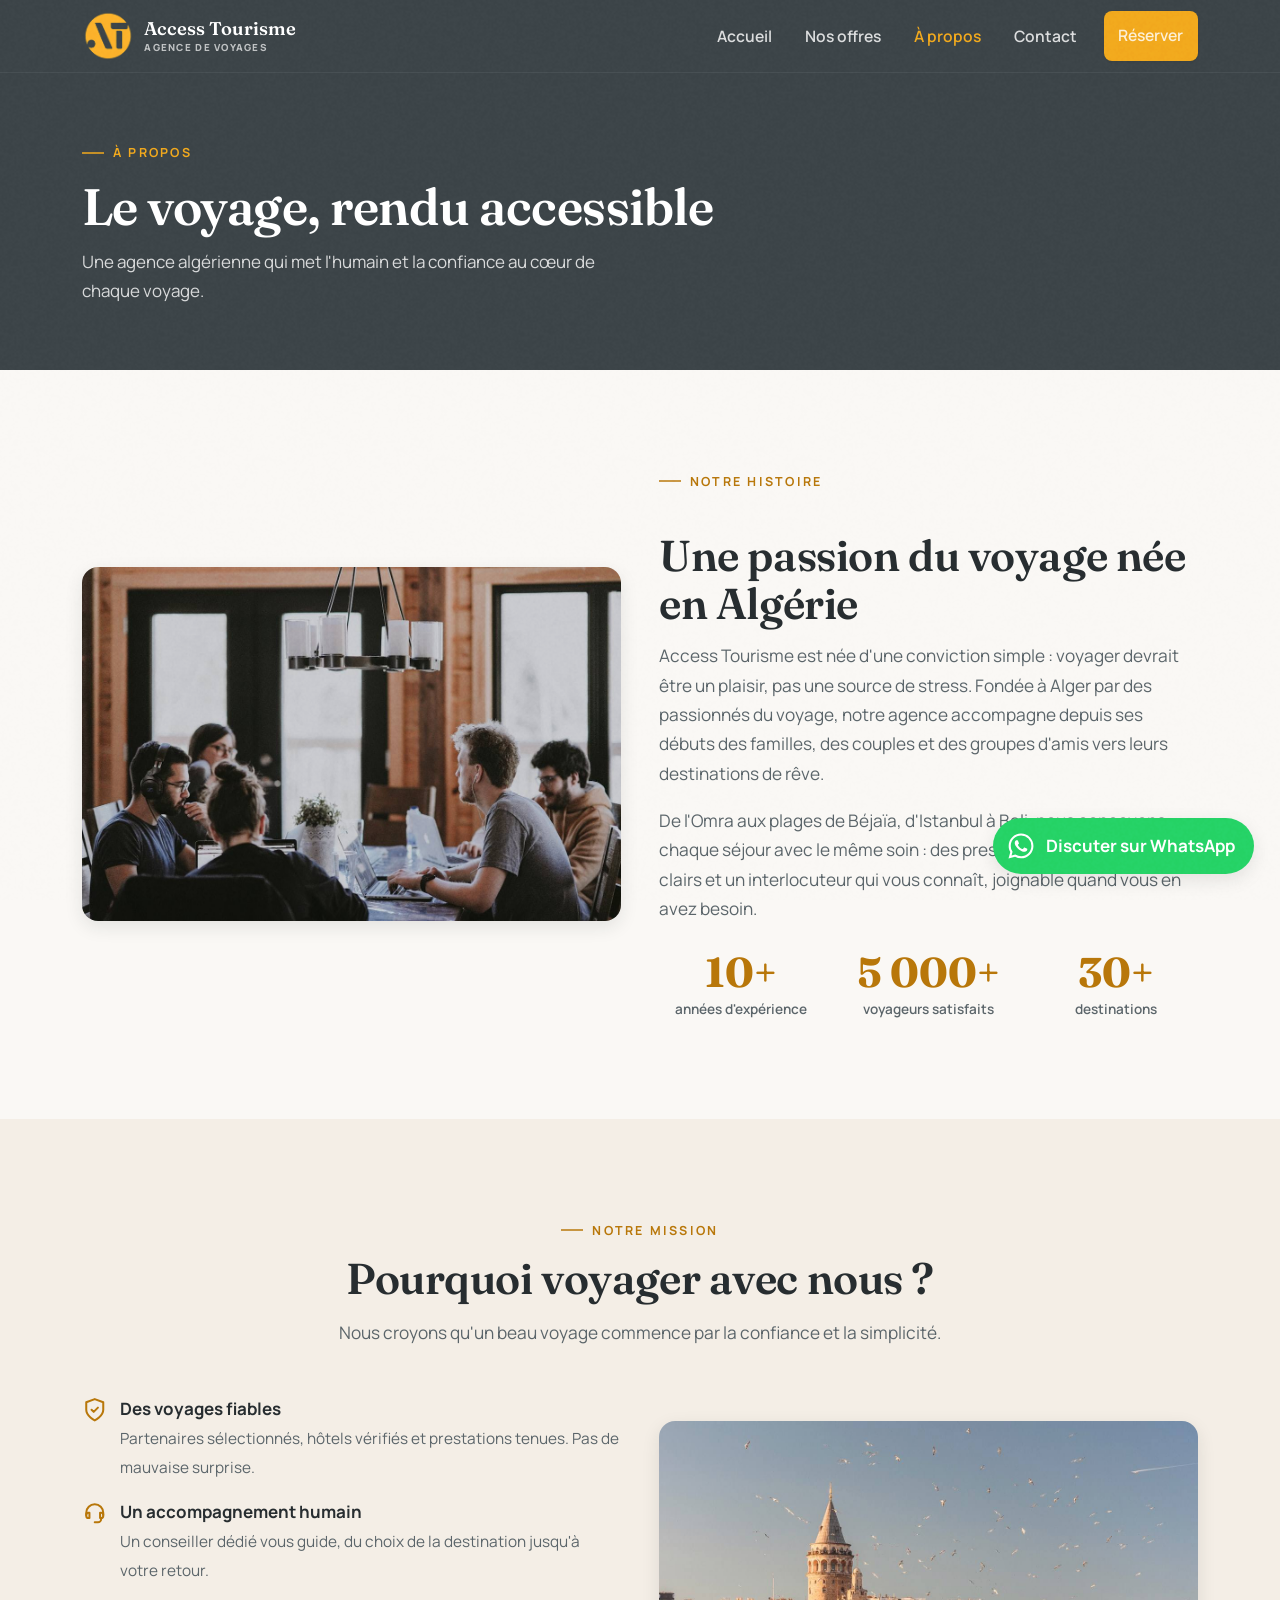
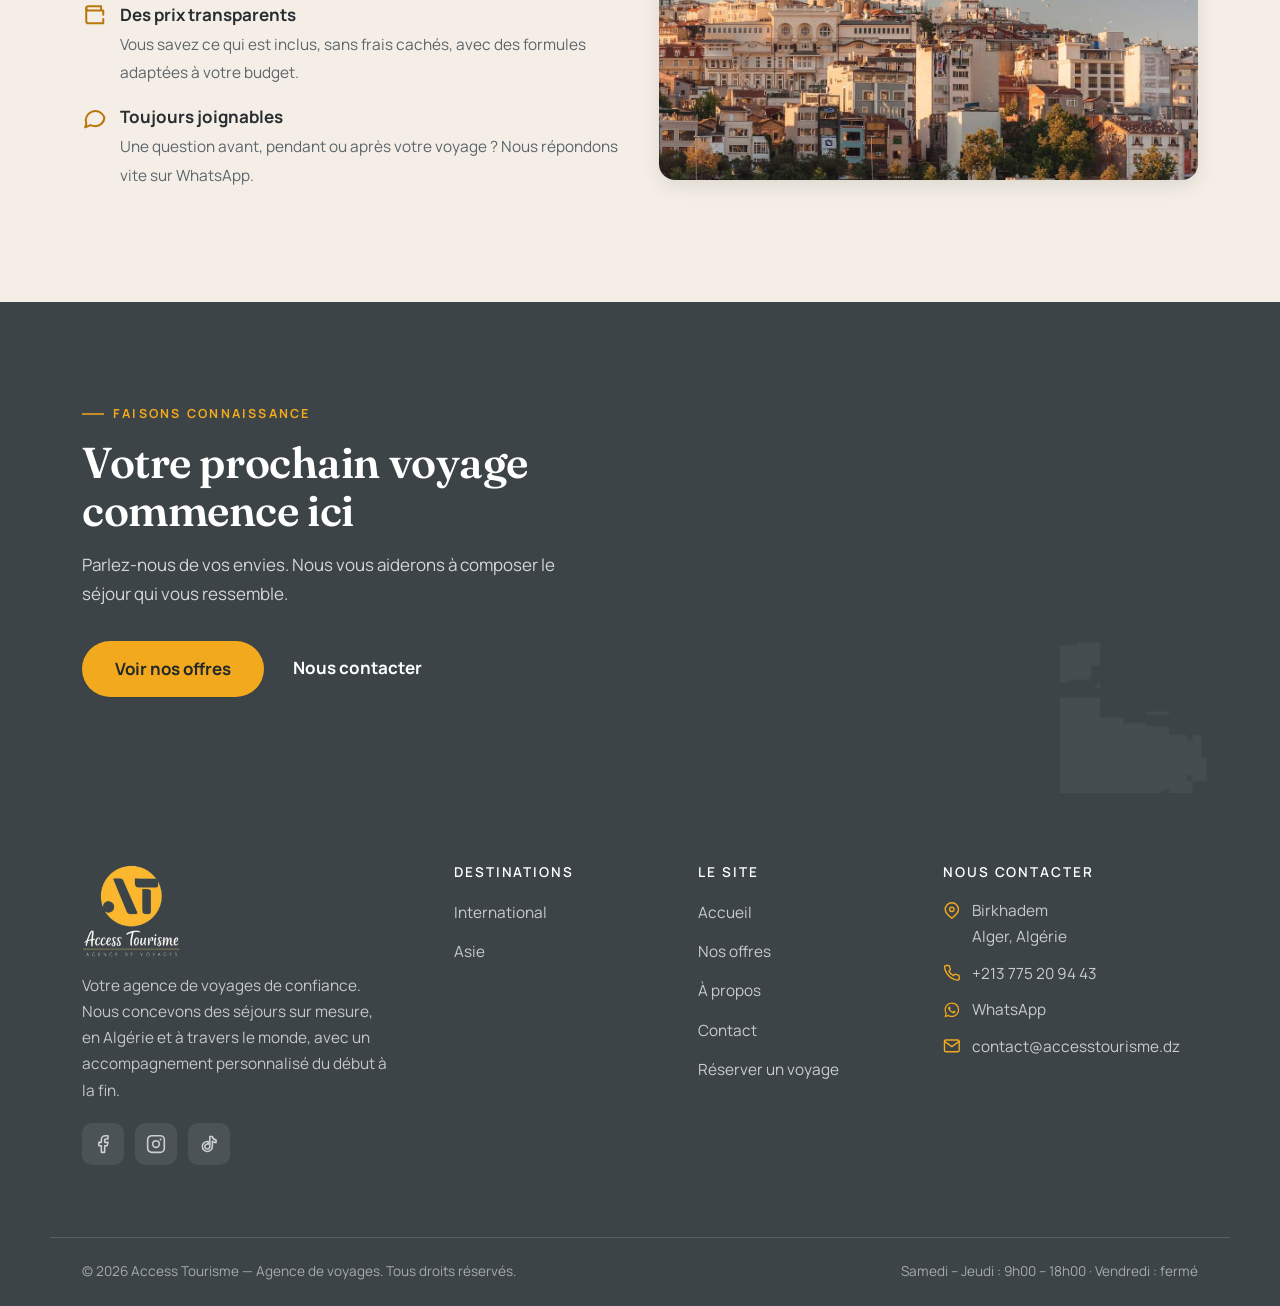
==== commit d4383df8: "fix: prevent oversized hero logo on deployment" ====
--- a/apropos.html
+++ b/apropos.html
@@ -17,7 +17,7 @@
 
   <link rel="stylesheet" href="https://unpkg.com/aos@2.3.4/dist/aos.css">
 
-  <link rel="stylesheet" href="assets/css/style.css">
+  <link rel="stylesheet" href="assets/css/style.css?v=20260711b">
 </head>
 <body data-page="apropos">
   <a class="skip-link" href="#main">Aller au contenu</a>
@@ -101,7 +101,7 @@
 
   <script src="assets/js/config.js" defer></script>
   <script src="assets/js/offres-data.js" defer></script>
-  <script src="assets/js/site.js" defer></script>
+  <script src="assets/js/site.js?v=20260711b" defer></script>
   <script src="https://unpkg.com/aos@2.3.4/dist/aos.js" defer></script>
   <script src="assets/js/motion.js" defer></script>
 </body>
--- a/assets/css/style.css
+++ b/assets/css/style.css
@@ -129,14 +129,12 @@
   padding-inline: clamp(1.1rem, 4vw, 2rem);
 }
 .section { padding-block: clamp(3.25rem, 8vw, 6rem); }
-.section--tight { padding-block: clamp(2.5rem, 6vw, 4rem); }
 .section--cream { background: var(--cream-100); }
 .section--dark  { background: var(--charcoal); color: var(--cream); }
 .section--dark h1, .section--dark h2, .section--dark h3 { color: #fff; }
 .section--dark p { color: rgba(255,255,255,.78); }
 
 .center { text-align: center; }
-.muted  { color: var(--slate); }
 
 /* En-tête de section réutilisable */
 .eyebrow {
@@ -171,8 +169,6 @@
 .section-head--row .arrow-link { margin-bottom: .35rem; white-space: nowrap; }
 .section-title { font-size: clamp(1.8rem, 4.2vw, 2.7rem); }
 .section-head p { margin-top: .9rem; font-size: 1.08rem; }
-
-.lead { font-size: 1.15rem; line-height: 1.6; color: var(--slate); }
 
 /* ----------------------------- 4. BOUTONS ------------------------------- */
 .btn {
@@ -195,15 +191,6 @@
 .btn-gold   { background: var(--gold); color: var(--charcoal-900); box-shadow: 0 1px 2px rgba(33,39,42,.12); }
 .btn-gold:hover { background: var(--gold-600); }
 
-.btn-dark   { background: var(--charcoal); color: #fff; }
-.btn-dark:hover { background: var(--charcoal-700); }
-
-.btn-outline{ background: transparent; color: var(--ink); border-color: rgba(60,68,72,.35); }
-.btn-outline:hover { background: var(--charcoal); color: #fff; border-color: var(--charcoal); }
-
-.btn-light  { background: #fff; color: var(--ink); }
-.btn-light:hover { background: var(--gold); color: var(--charcoal-900); }
-
 .btn-wa     { background: var(--wa-green); color: #fff; box-shadow: 0 1px 2px rgba(33,39,42,.12); }
 .btn-wa:hover { background: var(--wa-green-d); }
 
@@ -239,8 +226,21 @@
   display: flex; align-items: center; justify-content: space-between;
   gap: 1rem; min-height: var(--header-h);
 }
-.brand { display: inline-flex; align-items: center; }
-.brand img { height: 52px; width: auto; }
+.brand {
+  display: inline-flex; align-items: center; gap: .65rem;
+  min-width: 0; color: #fff;
+}
+.brand__mark { width: 52px; height: 52px; flex: none; object-fit: contain; }
+.brand__copy { display: grid; line-height: 1.05; }
+.brand__name {
+  font-family: "Fraunces", Georgia, "Times New Roman", serif;
+  font-size: 1.15rem; font-weight: 600; white-space: nowrap;
+}
+.brand__tagline {
+  margin-top: .25rem; color: rgba(255,255,255,.68);
+  font-size: .61rem; font-weight: 800; letter-spacing: .13em;
+  text-transform: uppercase; white-space: nowrap;
+}
 
 .nav { display: flex; align-items: center; gap: .35rem; }
 .nav__brand { display: none; }
@@ -291,22 +291,41 @@
     linear-gradient(180deg, rgba(33,39,42,.5) 0%, rgba(33,39,42,.4) 35%, rgba(33,39,42,.85) 100%),
     linear-gradient(90deg, rgba(33,39,42,.75) 0%, rgba(33,39,42,.18) 72%);
 }
-.hero__inner { position: relative; z-index: 2; padding-block: 4rem; max-width: 680px; }
-.hero .eyebrow { color: var(--gold); }
+.hero__inner { position: relative; z-index: 3; padding-block: 4rem 5.5rem; max-width: 760px; }
+.hero__brand {
+  display: inline-flex; align-items: center; gap: 1rem;
+  margin-bottom: 1.35rem; padding: .65rem 1.2rem .65rem .7rem;
+  background: rgba(33,39,42,.58);
+  border: 1px solid rgba(255,255,255,.16); border-radius: 24px;
+  box-shadow: 0 18px 55px rgba(0,0,0,.18);
+  backdrop-filter: blur(12px); -webkit-backdrop-filter: blur(12px);
+}
+.hero__brand-mark {
+  width: 104px; height: 104px; flex: none; object-fit: contain;
+  filter: drop-shadow(0 8px 20px rgba(0,0,0,.2));
+}
+.hero__brand-copy { display: grid; gap: .2rem; min-width: 0; }
+.hero__brand-name {
+  font-family: "Fraunces", serif; font-size: clamp(1.75rem, 3vw, 2.35rem);
+  font-weight: 700; line-height: 1; letter-spacing: -.025em; color: #fff;
+}
+.hero__brand-meta {
+  color: var(--gold); font-size: .7rem; font-weight: 800;
+  letter-spacing: .13em; line-height: 1.4; text-transform: uppercase;
+}
 .hero h1 {
   color: #fff;
   font-size: clamp(2.3rem, 6.4vw, 4.2rem);
   line-height: 1.05;
 }
 .hero h1 em { font-style: italic; color: var(--gold); }
-.hero p { color: rgba(255,255,255,.9); font-size: 1.2rem; margin-top: 1.2rem; max-width: 33ch; }
-.hero__cta { display: flex; flex-wrap: wrap; align-items: center; gap: 1rem 1.8rem; margin-top: 2rem; }
-.hero-link { color: #fff; font-weight: 700; }
+.hero p { color: rgba(255,255,255,.9); font-size: 1.15rem; margin-top: 1rem; max-width: 32ch; }
+.hero__cta { display: flex; align-items: center; margin-top: 1.8rem; }
 
 /* Puces de progression du carrousel héros — minimalistes, alignées à gauche */
 .hero__dots {
-  position: relative; z-index: 2;
-  display: flex; gap: .5rem; margin-top: clamp(2.4rem, 6vw, 3.6rem);
+  position: absolute; z-index: 2; bottom: 2.15rem; left: 0;
+  display: flex; gap: .5rem;
 }
 .hero__dots .swiper-pagination-bullet {
   width: 28px; height: 3px; border-radius: 2px;
@@ -363,6 +382,7 @@
   font-size: .72rem; font-weight: 800; letter-spacing: .06em;
   text-transform: uppercase;
   padding: .3rem .6rem; border-radius: 4px;
+  box-shadow: 0 2px 8px rgba(33,39,42,.25);
 }
 .offer-card__body { display: flex; flex-direction: column; flex: 1; padding: 1.3rem 1.3rem 1.4rem; }
 .offer-card__body h3 { font-size: 1.4rem; }
@@ -500,6 +520,7 @@
 .breadcrumb { font-size: .88rem; color: var(--slate); margin-bottom: 1.2rem; }
 .breadcrumb a:hover { color: var(--gold-700); }
 .breadcrumb span { color: var(--ink); font-weight: 600; }
+.breadcrumb span[aria-hidden] { color: var(--gold-700); font-weight: 400; }
 
 .filters { display: flex; flex-wrap: wrap; gap: .6rem; align-items: center; margin-bottom: 2rem; }
 .chip {
@@ -509,7 +530,7 @@
   font-weight: 700; font-size: .92rem;
   transition: all .15s var(--ease);
 }
-.chip:hover { border-color: var(--charcoal); }
+.chip:hover { border-color: var(--charcoal); transform: translateY(-1px); }
 .chip.active { background: var(--charcoal); color: #fff; border-color: var(--charcoal); }
 .filters__budget { margin-left: auto; }
 .filters__budget select {
@@ -556,6 +577,7 @@
   color: var(--ink);
 }
 .program summary::-webkit-details-marker { display: none; }
+.program summary:hover { background: var(--cream); }
 .program summary::after {
   content: "+"; margin-left: auto; font-size: 1.4rem; color: var(--gold-700);
   font-weight: 400; transition: transform .2s;
@@ -609,6 +631,7 @@
 /* Barre de réservation fixe (mobile) */
 .sticky-bar {
   position: fixed; left: 0; right: 0; bottom: 0; z-index: 90;
+  animation: bar-rise .45s var(--ease) both;
   display: flex; align-items: center; gap: 1rem;
   background: #fff; border-top: 1px solid var(--line);
   box-shadow: 0 -6px 20px rgba(33,39,42,.1);
@@ -619,6 +642,7 @@
 .sticky-bar__price small { display: block; font-size: .68rem; text-transform: uppercase; letter-spacing: .06em; color: var(--slate); font-weight: 700; }
 .sticky-bar__price b { font-family: "Fraunces", serif; font-size: 1.2rem; color: var(--ink); }
 .sticky-bar .btn { margin-left: auto; }
+@keyframes bar-rise { from { transform: translateY(100%); } to { transform: translateY(0); } }
 
 /* --------------------- 17. PAGES À PROPOS / CONTACT -------------------- */
 .split { display: grid; gap: 2.4rem; grid-template-columns: 1fr; align-items: center; }
@@ -647,13 +671,10 @@
 .map-embed iframe { display: block; width: 100%; height: 320px; border: 0; }
 
 /* ----------------------------- 18. UTILITAIRES ------------------------- */
-.hidden { display: none !important; }
-.mt-2 { margin-top: 2rem; }
 .text-gold { color: var(--gold-700); }
 
 /* ----------------------------- 19. RESPONSIVE -------------------------- */
 @media (min-width: 560px) {
-  .trust__grid { grid-template-columns: 1fr 1fr; }
   .stats { gap: 1.5rem; }
 }
 
@@ -674,15 +695,17 @@
 }
 
 @media (min-width: 980px) {
-  .trust__grid { grid-template-columns: repeat(4, 1fr); padding-block: 2.2rem; }
   .offers-grid { grid-template-columns: repeat(3, 1fr); }
-  .offers-grid--two { grid-template-columns: repeat(2, 1fr); }
   .offer-layout { grid-template-columns: 1fr 360px; gap: 3rem; }
   .booking-card { position: sticky; top: calc(var(--header-h) + 1.5rem); }
 }
 
 /* --- Menu mobile : sous 880px on bascule en menu déroulant --- */
 @media (max-width: 879px) {
+  .brand { gap: .5rem; }
+  .brand__mark { width: 46px; height: 46px; }
+  .brand__name { font-size: 1.05rem; }
+  .brand__tagline { font-size: .56rem; }
   .nav-toggle { display: block; }
   .nav {
     position: fixed; inset: var(--header-h) 0 auto 0;
@@ -708,6 +731,20 @@
   .nav__brand img { height: 30px; width: 30px; }
 }
 
+@media (max-width: 560px) {
+  .hero__inner { padding-block: 2.75rem 4.8rem; }
+  .hero__brand {
+    gap: .75rem; margin-bottom: 1rem; padding: .5rem .8rem .5rem .5rem;
+    border-radius: 18px;
+  }
+  .hero__brand-mark { width: 68px; height: 68px; }
+  .hero__brand-copy { gap: .12rem; }
+  .hero__brand-name { font-size: 1.45rem; }
+  .hero__brand-meta { font-size: .57rem; letter-spacing: .09em; }
+  .hero p { font-size: 1.08rem; }
+  .hero__dots { bottom: 1.6rem; }
+}
+
 /* --------------------- 20. SQUELETTES DE CHARGEMENT --------------------- */
 /* Effet de balayage lumineux, réutilisé partout où une zone est encore en
    cours de chargement (page en cours de rendu) ou en attente d'une photo
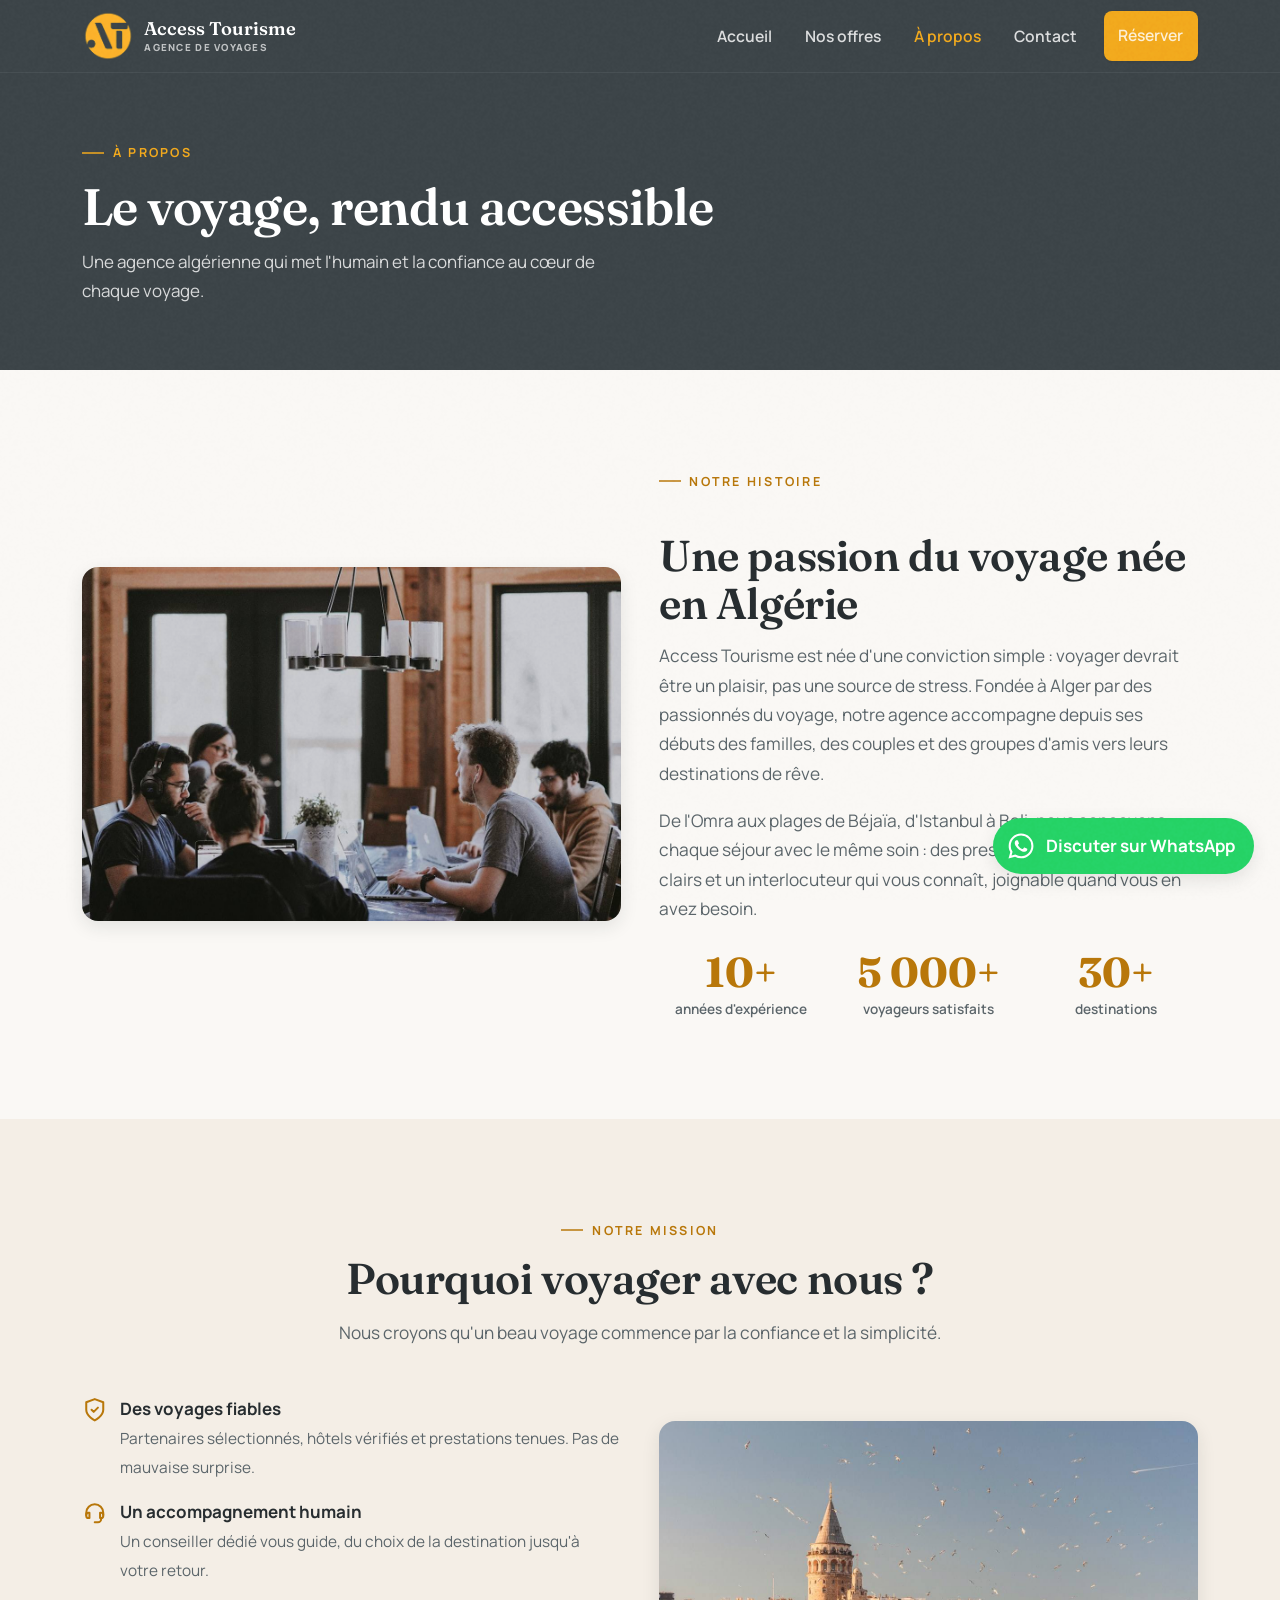
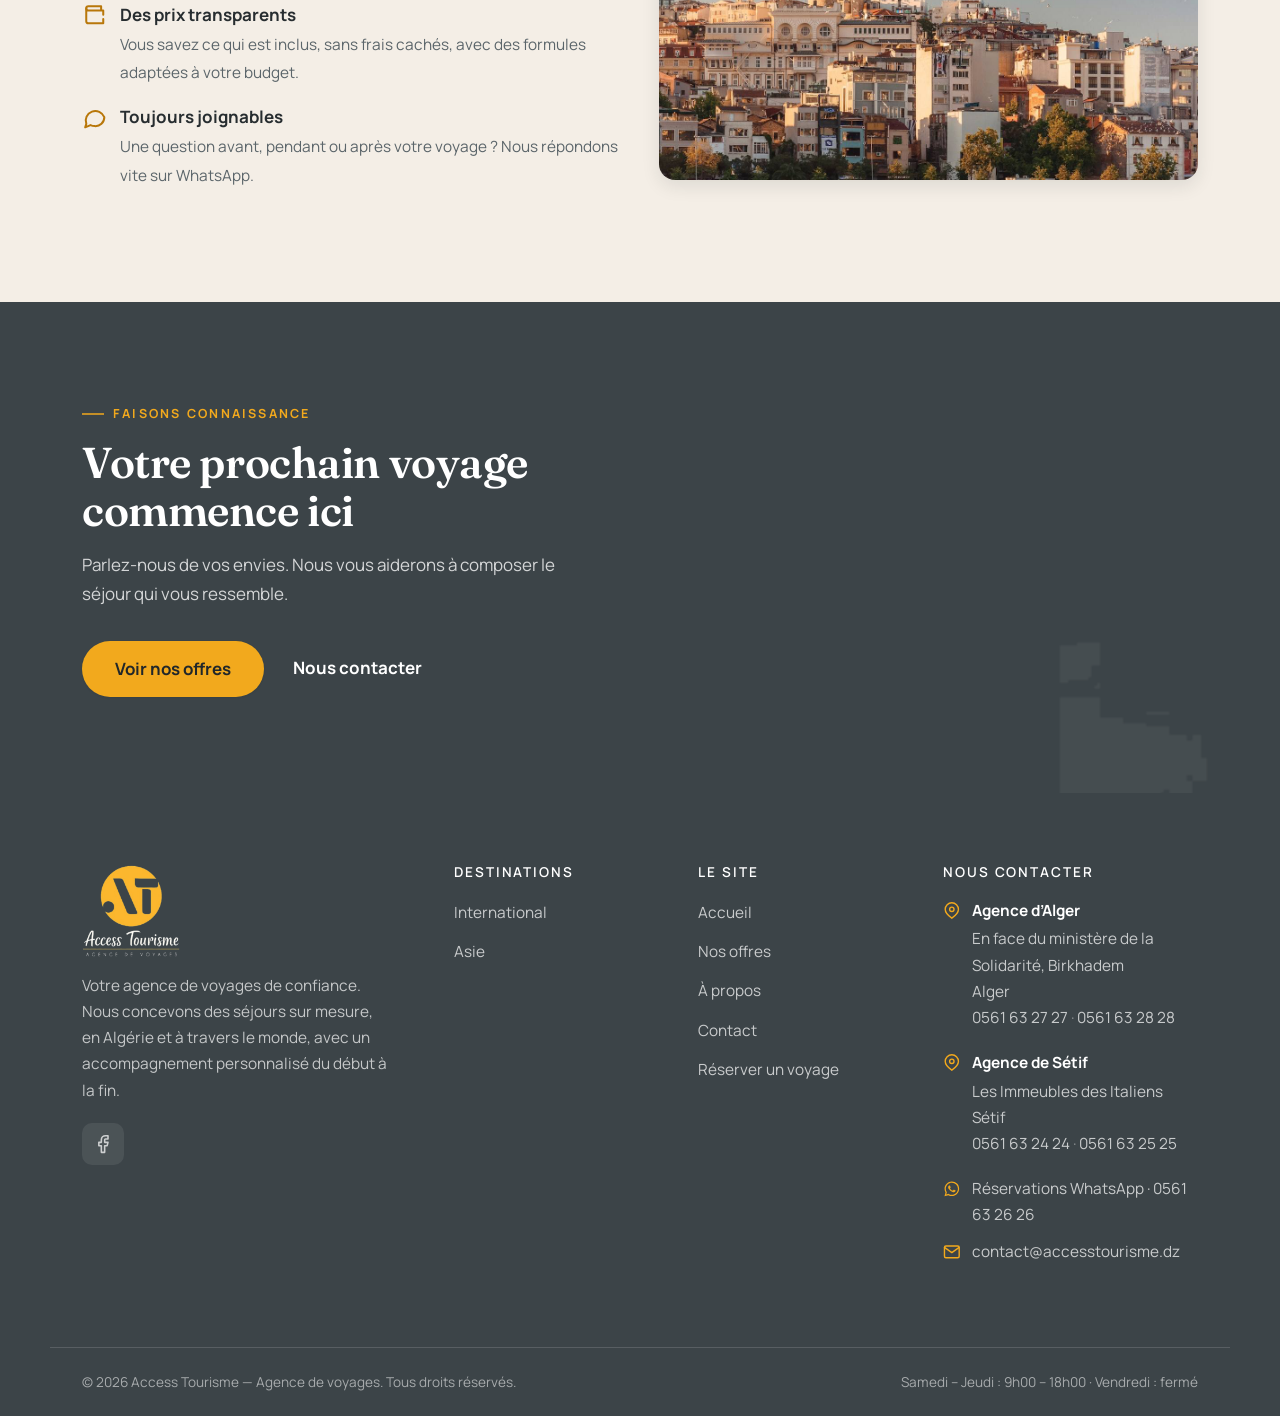
==== commit 054c4ca7: "feat: publish agency contacts and detailed 2026 rates" ====
--- a/apropos.html
+++ b/apropos.html
@@ -17,7 +17,7 @@
 
   <link rel="stylesheet" href="https://unpkg.com/aos@2.3.4/dist/aos.css">
 
-  <link rel="stylesheet" href="assets/css/style.css?v=20260711b">
+  <link rel="stylesheet" href="assets/css/style.css?v=20260713a">
 </head>
 <body data-page="apropos">
   <a class="skip-link" href="#main">Aller au contenu</a>
@@ -99,9 +99,9 @@
 
   <footer id="site-footer" class="map-motif"></footer>
 
-  <script src="assets/js/config.js" defer></script>
-  <script src="assets/js/offres-data.js" defer></script>
-  <script src="assets/js/site.js?v=20260711b" defer></script>
+  <script src="assets/js/config.js?v=20260713a" defer></script>
+  <script src="assets/js/offres-data.js?v=20260713a" defer></script>
+  <script src="assets/js/site.js?v=20260713a" defer></script>
   <script src="https://unpkg.com/aos@2.3.4/dist/aos.js" defer></script>
   <script src="assets/js/motion.js" defer></script>
 </body>
--- a/assets/css/style.css
+++ b/assets/css/style.css
@@ -434,6 +434,9 @@
 .footer-col a:hover { color: var(--gold); }
 .footer-contact li { display: flex; gap: .7rem; align-items: flex-start; margin-bottom: .9rem; font-size: .96rem; }
 .footer-contact svg { width: 1.15em; height: 1.15em; flex: none; margin-top: .25em; color: var(--gold); }
+.footer-contact .footer-agency { margin-bottom: 1.2rem; }
+.footer-agency b { display: block; color: #fff; margin-bottom: .15rem; }
+.footer-agency .phone-separator { color: rgba(255,255,255,.4); }
 .footer-social { display: flex; gap: .7rem; margin-top: 1.2rem; }
 .footer-social a {
   width: 42px; height: 42px; border-radius: 10px; display: grid; place-items: center;
@@ -618,6 +621,36 @@
 .pricing-list li { display: flex; justify-content: space-between; align-items: baseline; gap: .6rem; margin-bottom: .55rem; font-size: .93rem; color: var(--slate); }
 .pricing-list li:last-child { margin-bottom: 0; }
 .pricing-list b { font-family: "Fraunces", serif; font-weight: 600; color: var(--ink); }
+
+/* Départs publiés dans les annonces de l'agence */
+.departures-grid { display: grid; grid-template-columns: 1fr; gap: .75rem; }
+.departure-card { padding: 1rem 1.1rem; background: var(--cream-100); border: 1px solid transparent; border-radius: var(--radius-sm); }
+.departure-card--full { opacity: .72; border-color: var(--line); }
+.departure-card__head { display: flex; justify-content: space-between; align-items: flex-start; gap: .75rem; }
+.departure-card h3 { font-family: "Manrope", sans-serif; font-size: .98rem; line-height: 1.4; }
+.status-badge { flex: none; padding: .2rem .55rem; border-radius: 999px; background: #F5DEDA; color: #9B3D33; font-size: .7rem; font-weight: 800; text-transform: uppercase; letter-spacing: .06em; }
+.departure-card__meta { display: flex; flex-wrap: wrap; gap: .25rem .8rem; margin-top: .45rem; color: var(--slate); font-size: .84rem; }
+.departure-card__meta span::before { content: "·"; margin-right: .4rem; color: var(--gold-700); }
+.departure-card__price { display: block; margin-top: .55rem; color: var(--gold-700); font-size: .9rem; }
+
+/* Tableaux tarifaires détaillés */
+.pricing-details__intro { margin: -.35rem 0 1.1rem; font-size: .96rem; }
+.pricing-accordion details { margin-bottom: .75rem; overflow: hidden; border: 1px solid var(--line); border-radius: var(--radius-sm); background: var(--white); }
+.pricing-accordion summary { display: flex; align-items: center; gap: .8rem; padding: 1rem 1.1rem; list-style: none; cursor: pointer; }
+.pricing-accordion summary::-webkit-details-marker { display: none; }
+.pricing-accordion summary:hover { background: var(--cream); }
+.pricing-accordion summary::after { content: "+"; margin-left: auto; color: var(--gold-700); font-size: 1.35rem; }
+.pricing-accordion details[open] summary::after { content: "–"; }
+.pricing-accordion summary b { display: block; color: var(--ink); }
+.pricing-accordion summary small { display: block; margin-top: .15rem; color: var(--slate); font-size: .8rem; font-weight: 500; }
+.pricing-periods { display: grid; grid-template-columns: 1fr; gap: 1rem; padding: 0 1.1rem 1.1rem; }
+.pricing-period { padding: 1rem; background: var(--cream-100); border-radius: var(--radius-sm); }
+.pricing-period h3 { font-family: "Manrope", sans-serif; font-size: .9rem; }
+.pricing-period > p { margin: .15rem 0 .65rem; font-size: .8rem; }
+.pricing-period ul { margin-top: .65rem; }
+.pricing-period li { display: flex; justify-content: space-between; align-items: baseline; gap: .75rem; padding: .42rem 0; border-bottom: 1px solid var(--line); color: var(--slate); font-size: .86rem; }
+.pricing-period li:last-child { border-bottom: 0; }
+.pricing-period li b { flex: none; color: var(--ink); font-family: "Fraunces", serif; font-size: .9rem; }
 .booking-card__facts { margin: 1.3rem 0; border-top: 1px solid var(--line); padding-top: 1.2rem; }
 .booking-card__facts li { display: flex; align-items: center; gap: .7rem; margin-bottom: .8rem; font-size: .96rem; color: var(--ink); }
 .booking-card__facts svg { width: 1.2em; height: 1.2em; color: var(--gold-700); flex: none; }
@@ -667,6 +700,12 @@
 .contact-info b { display: block; color: var(--ink); font-size: .85rem; text-transform: uppercase; letter-spacing: .08em; }
 .contact-info a, .contact-info span { color: var(--slate); }
 .contact-info a:hover { color: var(--gold-700); }
+.contact-info .agency-contact { padding: 1.1rem; background: var(--white); border: 1px solid var(--line); border-radius: var(--radius); box-shadow: var(--shadow-sm); }
+.agency-contact > div { min-width: 0; }
+.agency-phones { display: flex; flex-wrap: wrap; gap: .6rem 1rem; margin-top: .75rem; }
+.agency-phone { display: grid; gap: .15rem; }
+.agency-phone > a:first-child { color: var(--ink); font-weight: 750; }
+.agency-phone .agency-phone__wa { color: var(--wa-green-d); font-size: .72rem; font-weight: 800; text-transform: uppercase; letter-spacing: .05em; }
 .map-embed { border-radius: var(--radius-lg); overflow: hidden; border: 1px solid var(--line); box-shadow: var(--shadow-sm); }
 .map-embed iframe { display: block; width: 100%; height: 320px; border: 0; }
 
@@ -684,6 +723,8 @@
   .step { flex-direction: column; gap: .9rem; }
   .step__body { padding-top: .8rem; border-top: 1px solid var(--line); width: 100%; }
   .incl-grid { grid-template-columns: 1fr 1fr; }
+  .departures-grid { grid-template-columns: repeat(2, 1fr); }
+  .pricing-periods { grid-template-columns: repeat(auto-fit, minmax(260px, 1fr)); }
   .form-grid { grid-template-columns: 1fr 1fr; }
   .footer-grid { grid-template-columns: 1.6fr 1fr 1fr 1.2fr; }
   .split { grid-template-columns: 1fr 1fr; }
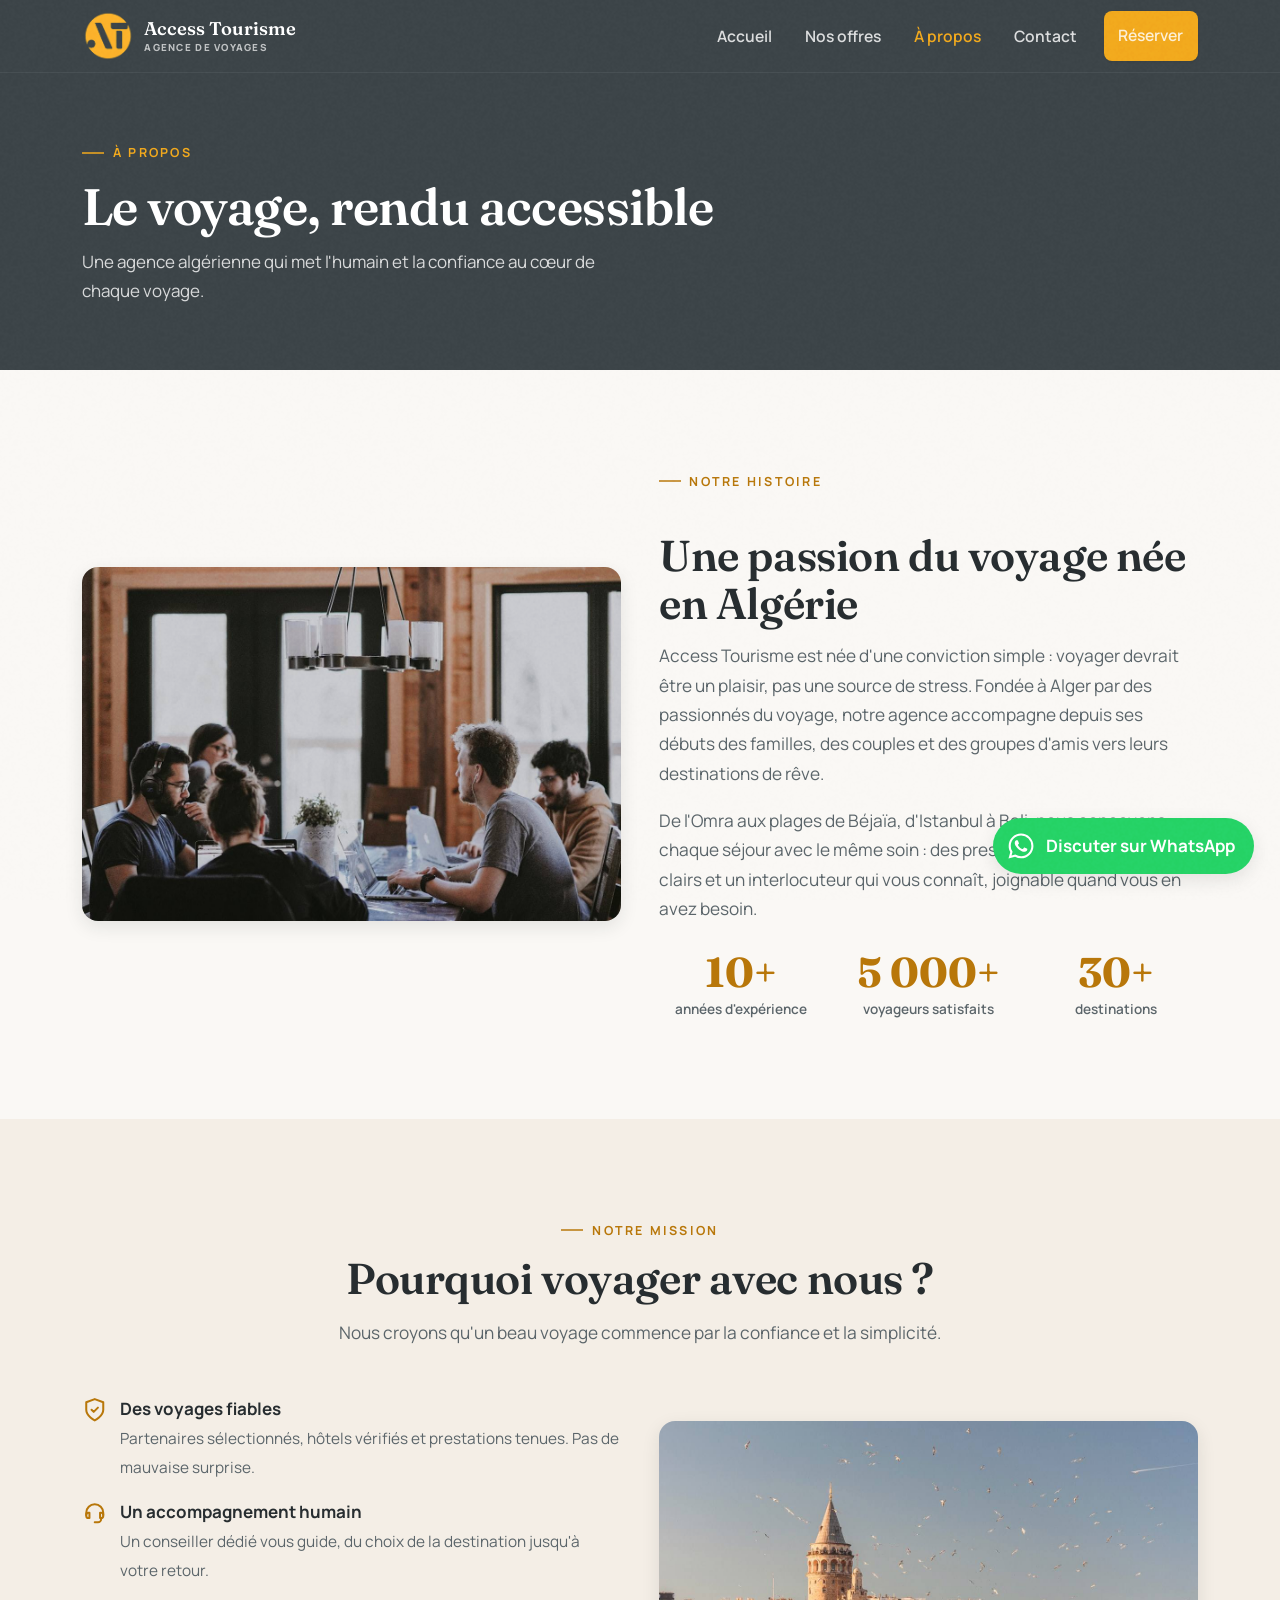
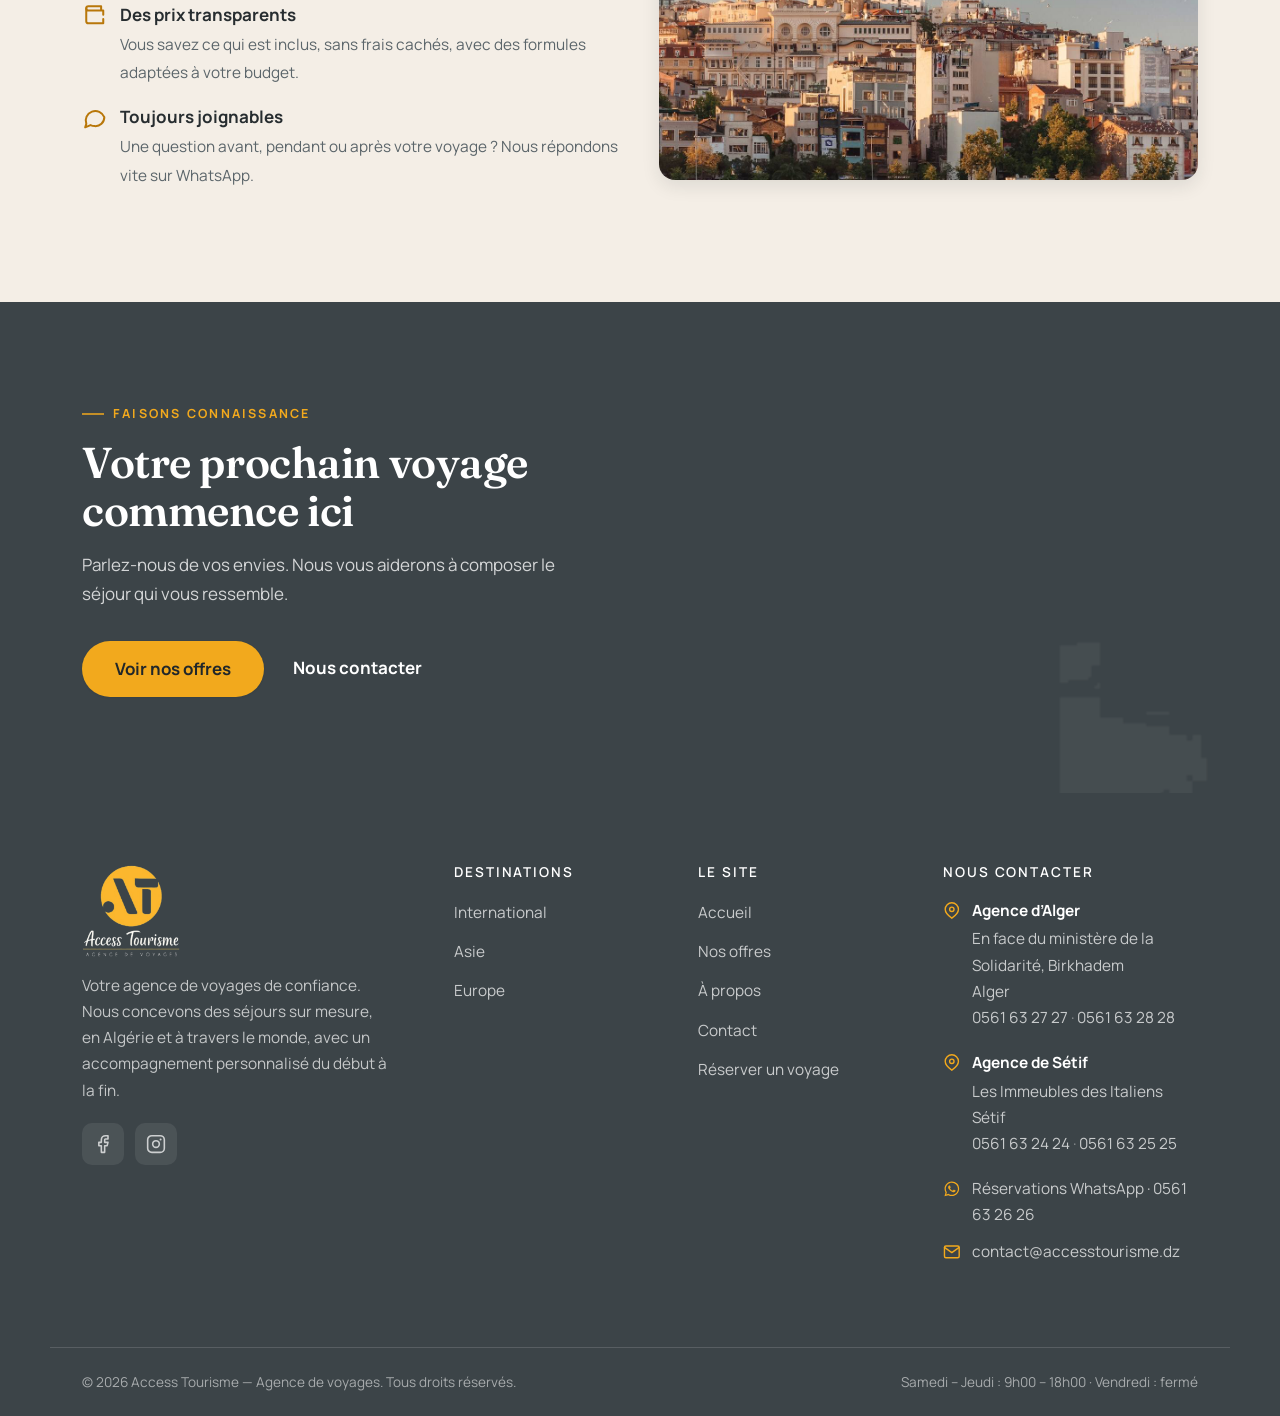
==== commit 95833ef8: "feat: add Instagram offers and merge hotel pricing" ====
--- a/apropos.html
+++ b/apropos.html
@@ -17,7 +17,7 @@
 
   <link rel="stylesheet" href="https://unpkg.com/aos@2.3.4/dist/aos.css">
 
-  <link rel="stylesheet" href="assets/css/style.css?v=20260713a">
+  <link rel="stylesheet" href="assets/css/style.css?v=20260713b">
 </head>
 <body data-page="apropos">
   <a class="skip-link" href="#main">Aller au contenu</a>
@@ -99,9 +99,9 @@
 
   <footer id="site-footer" class="map-motif"></footer>
 
-  <script src="assets/js/config.js?v=20260713a" defer></script>
-  <script src="assets/js/offres-data.js?v=20260713a" defer></script>
-  <script src="assets/js/site.js?v=20260713a" defer></script>
+  <script src="assets/js/config.js?v=20260713b" defer></script>
+  <script src="assets/js/offres-data.js?v=20260713b" defer></script>
+  <script src="assets/js/site.js?v=20260713b" defer></script>
   <script src="https://unpkg.com/aos@2.3.4/dist/aos.js" defer></script>
   <script src="assets/js/motion.js" defer></script>
 </body>
--- a/assets/css/style.css
+++ b/assets/css/style.css
@@ -591,13 +591,26 @@
 
 /* Hébergement */
 .hotel-list { list-style: none; margin: 0; padding: 0; display: grid; gap: 1rem; }
-.hotel-item { display: flex; gap: 1rem; align-items: center; background: var(--cream-100); border-radius: var(--radius); padding: 1rem 1.3rem; }
+.hotel-item { background: var(--cream-100); border-radius: var(--radius); overflow: hidden; }
+.hotel-item__summary { display: flex; gap: 1rem; align-items: center; padding: 1rem 1.3rem; }
 .hotel-item__media { width: 72px; height: 72px; border-radius: var(--radius-sm); flex: none; overflow: hidden; }
 .hotel-item__media img { width: 100%; height: 100%; object-fit: cover; display: block; }
 .hotel-item__media--pending { display: flex; align-items: center; justify-content: center; color: var(--gold-700); }
 .hotel-item__media--pending svg { width: 1.7em; height: 1.7em; opacity: .55; }
 .hotel-item b { display: block; color: var(--ink); font-size: .98rem; }
 .hotel-item span { font-size: .9rem; color: var(--slate); }
+.hotel-price-details { border-top: 1px solid var(--line); background: var(--white); }
+.hotel-price-details > summary { display: flex; align-items: center; justify-content: space-between; gap: 1rem; padding: .85rem 1.3rem; list-style: none; cursor: pointer; }
+.hotel-price-details > summary::-webkit-details-marker { display: none; }
+.hotel-price-details > summary::after { content: "+"; flex: none; color: var(--gold-700); font-size: 1.3rem; }
+.hotel-price-details[open] > summary::after { content: "–"; }
+.hotel-price-details > summary:hover { background: var(--gold-050); }
+.hotel-price-details > summary span { color: var(--gold-700); font-weight: 800; white-space: nowrap; }
+.hotel-price-details > summary b { margin-left: auto; font-family: "Fraunces", serif; white-space: nowrap; }
+.hotel-pricing-groups { display: grid; gap: 1rem; padding: 0 1.3rem 1.3rem; }
+.hotel-price-group { padding-top: .2rem; }
+.hotel-price-group > h3 { font-family: "Manrope", sans-serif; font-size: .92rem; margin-bottom: .15rem; }
+.hotel-price-group__note { margin-bottom: .7rem; font-size: .82rem; }
 
 /* Infos pratiques */
 .practical { background: var(--cream-100); border-radius: var(--radius); padding: 1.6rem; }
@@ -629,20 +642,12 @@
 .departure-card__head { display: flex; justify-content: space-between; align-items: flex-start; gap: .75rem; }
 .departure-card h3 { font-family: "Manrope", sans-serif; font-size: .98rem; line-height: 1.4; }
 .status-badge { flex: none; padding: .2rem .55rem; border-radius: 999px; background: #F5DEDA; color: #9B3D33; font-size: .7rem; font-weight: 800; text-transform: uppercase; letter-spacing: .06em; }
+.status-badge--alert { background: var(--gold-100); color: var(--gold-700); }
 .departure-card__meta { display: flex; flex-wrap: wrap; gap: .25rem .8rem; margin-top: .45rem; color: var(--slate); font-size: .84rem; }
 .departure-card__meta span::before { content: "·"; margin-right: .4rem; color: var(--gold-700); }
 .departure-card__price { display: block; margin-top: .55rem; color: var(--gold-700); font-size: .9rem; }
 
-/* Tableaux tarifaires détaillés */
-.pricing-details__intro { margin: -.35rem 0 1.1rem; font-size: .96rem; }
-.pricing-accordion details { margin-bottom: .75rem; overflow: hidden; border: 1px solid var(--line); border-radius: var(--radius-sm); background: var(--white); }
-.pricing-accordion summary { display: flex; align-items: center; gap: .8rem; padding: 1rem 1.1rem; list-style: none; cursor: pointer; }
-.pricing-accordion summary::-webkit-details-marker { display: none; }
-.pricing-accordion summary:hover { background: var(--cream); }
-.pricing-accordion summary::after { content: "+"; margin-left: auto; color: var(--gold-700); font-size: 1.35rem; }
-.pricing-accordion details[open] summary::after { content: "–"; }
-.pricing-accordion summary b { display: block; color: var(--ink); }
-.pricing-accordion summary small { display: block; margin-top: .15rem; color: var(--slate); font-size: .8rem; font-weight: 500; }
+/* Tableaux tarifaires affichés directement dans chaque hôtel */
 .pricing-periods { display: grid; grid-template-columns: 1fr; gap: 1rem; padding: 0 1.1rem 1.1rem; }
 .pricing-period { padding: 1rem; background: var(--cream-100); border-radius: var(--radius-sm); }
 .pricing-period h3 { font-family: "Manrope", sans-serif; font-size: .9rem; }
